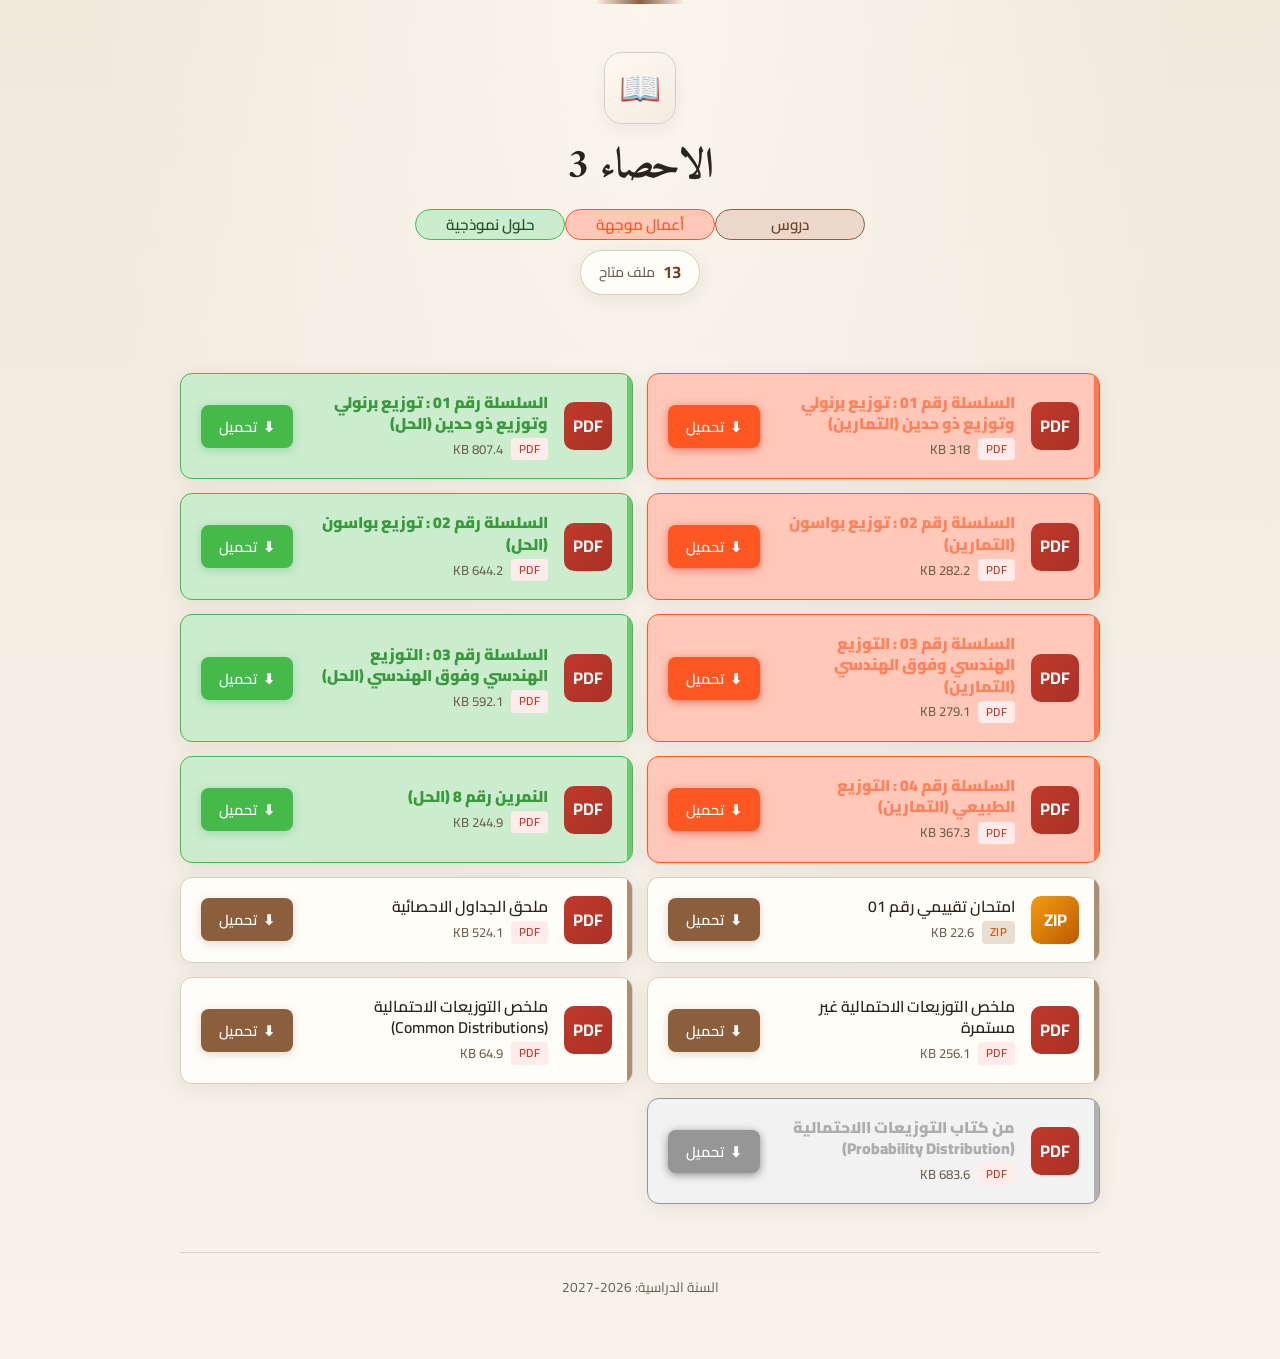
==== stat3/index.html @ 5b9fa057 "Create index.html" ====
<!DOCTYPE html>
<html lang="ar" dir="rtl">
<head>
	<meta charset="UTF-8">
	<meta name="viewport" content="width=device-width, initial-scale=1.0">
	<title>الأعمال الموجهة – الاحصاء 3</title>
	<link rel="preconnect" href="https://fonts.googleapis.com">
	<link rel="preconnect" href="https://fonts.gstatic.com" crossorigin>
	<link href="https://fonts.googleapis.com/css2?family=Amiri:wght@400;700&family=Cairo:wght@400;500;600;700&display=swap" rel="stylesheet">
<link rel="icon" type="image/png" href="education-icon.png" sizes="32x32">
<link rel="icon" type="image/png" href="education-icon.png" sizes="16x16">
<meta property="og:image" content="education-icon.png">
<meta property="og:image:width" content="1200">
<meta property="og:image:height" content="630">
<meta name="twitter:image" content="education-icon.png">
<style>
	:root {
		--bg: #f7f3eb;
		--paper: #fffdf8;
		--ink: #2c241b;
		--muted: #6b5e4e;
		--accent: #8b5e3c;
		--accent-light: #ECD8CB;
		--accent-dark: #6d4428;
		--book: #969696;
		--book-ink: #ADADAD;
		--book-light: #F2F2F2;
		--book-dark: #525252;
		--exo: #FF5722;
		--exo-ink: #FF825C;
		--exo-light: #FFC8B8;
		--exo-dark: #D13100;
		--sol: #45BA4B;
		--sol-ink: #38993D;
		--sol-light: #CBECCD;
		--sol-dark: #205622;
		--shelf: #e8dfd0;
		--border: #d9cfc0;
		--pdf: #c0392b;
		--zip: #d35400;
		--docx: #2980b9;
		--shadow: 0 4px 20px rgba(44, 36, 27, 0.08);
		--radius: 12px;
	}
	* {
		box-sizing: border-box;
		margin: 0;
		padding: 0;
	}
	body {
		font-family: 'Cairo', 'Segoe UI', Tahoma, sans-serif;
		background: var(--bg);
		background-image:
			radial-gradient(ellipse at top, #faf6ee 0%, transparent 60%),
			linear-gradient(180deg, #f0e9dc 0%, var(--bg) 100%);
		color: var(--ink);
		min-height: 100vh;
		line-height: 1.6;
		padding: 0 16px 60px;
	}
.library-header {
max-width: 920px;
margin: 0 auto 42px;
padding: 52px 24px 36px;
text-align: center;
position: relative;
}

.library-header::before {
content: "";
position: absolute;
top: 0;
left: 50%;
transform: translateX(-50%);
width: 90px;
height: 4px;
background: linear-gradient(90deg, transparent, var(--accent), transparent);
border-radius: 2px;
}

/* Small academic badge */
.library-badge {
display: inline-block;
background: var(--shelf);
color: var(--accent-dark);
font-size: 0.78rem;
font-weight: 600;
letter-spacing: 0.04em;
padding: 5px 5px;
border-radius: 50px;
border: 1px solid var(--border);
margin-bottom: 18px;
}

.library-icon {
    width: 72px;
    height: 72px;
    margin: 0 auto 10px;
    background: linear-gradient(145deg, #fff9f0, #f3ebe0);
    border: 1px solid var(--border);
    border-radius: 18px;
    display: flex;
    align-items: center;
    justify-content: center;
    font-size: 34px;
    box-shadow: 0 6px 18px rgba(44, 36, 27, 0.06);
}

.library-header h1 {
font-family: 'Amiri', serif;
font-size: clamp(2rem, 5vw, 2.6rem);
font-weight: 700;
color: var(--ink);
margin-bottom: 8px;
letter-spacing: -0.02em;
}
.library-subtitle {
font-size: 1.1rem;
color: var(--muted);
margin-bottom: 10px;
font-weight: 500;
display: flex;
align-items: center;
justify-content: center;
flex-wrap: wrap;
gap: 0;
}

.library-subtitle span {
    margin: 0;
    display: inline-block;
    padding: 4px 14px;
    border-radius: 50px;
    font-weight: 600;
    font-size: 0.95rem;
    line-height: 1.4;
    width: 150px;
	transition: transform 0.15s ease;
}
.library-subtitle span:hover {
	transform: translateY(-3px);
	box-shadow: 0 10px 28px rgba(44, 36, 27, 0.12);
}
.library-subtitle .book {
background: var(--book-light);
color: var(--book-dark);
border: 1px solid var(--book);
}
.library-subtitle .lesson {
background: var(--accent-light);
color: var(--accent-dark);
border: 1px solid var(--accent);
}
.library-subtitle .exo {
background: var(--exo-light);
color: var(--exo);
border: 1px solid var(--exo);
}
.library-subtitle .sol {
background: var(--sol-light);
color: var(--sol-dark);
border: 1px solid var(--sol);
}
.library-meta {
display: flex;
align-items: center;
justify-content: center;
gap: 14px;
flex-wrap: wrap;
}
.file-count {
display: inline-flex;
align-items: center;
gap: 8px;
background: var(--paper);
border: 1px solid var(--border);
padding: 8px 18px;
border-radius: 50px;
box-shadow: var(--shadow);
}
.count-number {
font-weight: 700;
font-size: 1.05rem;
color: var(--accent-dark);
}
.count-label {
font-size: 0.88rem;
color: var(--muted);
font-weight: 500;
}
	.error {
		max-width: 920px;
		margin: 0 auto 24px;
		background: #fdf2f0;
		color: #9b2c2c;
		border: 1px solid #f5c6c0;
		border-radius: var(--radius);
		padding: 14px 20px;
		text-align: center;
		font-weight: 500;
	}
	.shelf {
		max-width: 920px;
		margin: 0 auto;
	}
	.shelf-title {
		font-family: 'Amiri', serif;
		font-size: 1.35rem;
		color: var(--accent-dark);
		margin-bottom: 20px;
		padding-bottom: 10px;
		border-bottom: 2px solid var(--border);
		display: flex;
		align-items: center;
		gap: 10px;
	}
	.shelf-title span {
		font-size: 1.1rem;
	}
	.file-grid {
		display: grid;
		grid-template-columns: 1fr;
		gap: 14px;
	}
	@media (min-width: 640px) {
		.file-grid {
			grid-template-columns: 1fr 1fr;
		}
	}
	.file-card{
		background: var(--paper);
		border: 1px solid var(--border);
		border-radius: var(--radius);
		padding: 18px 20px;
		display: flex;
		align-items: center;
		gap: 16px;
		box-shadow: var(--shadow);
		transition: transform 0.2s ease, box-shadow 0.2s ease, border-color 0.2s ease;
		position: relative;
		overflow: hidden;
	}
	.file-card::before {
		content: "";
		position: absolute;
		top: 0;
		right: 0;
		width: 5px;
		height: 100%;
		background: var(--accent);
		opacity: 0.7;
	}
	.file-card:hover {
		transform: translateY(-3px);
		box-shadow: 0 10px 28px rgba(44, 36, 27, 0.12);
		border-color: #c9b8a0;
	}
	.file-icon {
		flex-shrink: 0;
		width: 48px;
		height: 48px;
		border-radius: 10px;
		display: flex;
		align-items: center;
		justify-content: center;
		font-size: 1.05rem;
		font-weight: 700;
		color: white;
	}
	.file-icon.pdf {
		background: linear-gradient(135deg, #c0392b, #a93226);
	}
	.file-icon.zip {
        background-color: #d35400; 
        background: linear-gradient(135deg, #f39c12, #bc5a00);
	}
	.file-icon.docx {
		background: linear-gradient(135deg, #2980b9, #1f6a9a);
	}
	.file-info {
		flex: 1;
		min-width: 0;
	}
	.file-name, .file-name-sol {
		font-weight: 600;
		font-size: 0.98rem;
		color: var(--ink);
		margin-bottom: 4px;
		word-break: break-word;
		line-height: 1.35;
	}
	.file-name-sol {
		font-weight: 900;
		color: var(--ink-sol);
	}
	.file-meta {
		font-size: 0.82rem;
		color: var(--muted);
		display: flex;
		align-items: center;
		gap: 8px;
		flex-wrap: wrap;
	}
	.badge {
		display: inline-block;
		font-size: 0.72rem;
		font-weight: 600;
		padding: 2px 8px;
		border-radius: 4px;
		letter-spacing: 0.03em;
	}
	.badge.pdf {
		background: #fdecea;
		color: var(--pdf);
	}
	.badge.zip {
		background: #e8ded3;
		color: var(--zip);
	}
	.badge.docx {
		background: #eaf4fb;
		color: var(--docx);
	}
	.file-size {
		color: var(--muted);
		font-weight: 500;
	}
	.btn-download {
		flex-shrink: 0;
		display: inline-flex;
		align-items: center;
		gap: 6px;
		background: var(--accent);
		color: #fff;
		text-decoration: none;
		font-size: 0.9rem;
		font-weight: 600;
		padding: 10px 18px;
		border-radius: 8px;
		transition: background 0.2s ease, transform 0.15s ease;
		box-shadow: 0 2px 8px rgba(139, 94, 60, 0.25);
	}
	.btn-download:hover {
		background: var(--accent-dark);
		transform: scale(1.03);
	}
	.btn-download:active {
		transform: scale(0.98);
	}
	.empty {
		text-align: center;
		padding: 60px 20px;
		background: var(--paper);
		border: 1px dashed var(--border);
		border-radius: var(--radius);
		color: var(--muted);
	}
	.empty-icon {
		font-size: 48px;
		margin-bottom: 12px;
		opacity: 0.5;
	}
	.library-footer {
		max-width: 920px;
		margin: 48px auto 0;
		text-align: center;
		font-size: 0.85rem;
		color: var(--muted);
		padding-top: 24px;
		border-top: 1px solid var(--border);
	}
.file-card.sol {
background: var(--sol-light);
border: 1px solid var(--sol);
}
.file-card.sol::before {
background: var(--sol);
}
.file-name.sol {
font-weight: 900;
color: var(--sol-ink);
}
.btn-download.sol {
background: var(--sol);
box-shadow: 0 2px 8px rgba(109, 192, 134, 0.5);
}
.btn-download.sol:hover {
background: var(--sol-dark);
}
.btn-download.sol:active {

}
.file-card.exo {
background: var(--exo-light);
border: 1px solid var(--exo);
}
.file-card.exo::before {
background: var(--exo);
}
.file-name.exo {
font-weight: 900;
color: var(--exo-ink);
}
.btn-download.exo {
background: var(--exo);
box-shadow: 0 2px 8px rgba(200, 40, 30, 0.5);
}
.btn-download.exo:hover {
background: var(--exo-dark);
}
.btn-download.exo:active {

}
.file-card.book {
background: var(--book-light);
border: 1px solid var(--book);
}
.file-card.book::before {
background: var(--book);
}
.file-name.book {
font-weight: 900;
color: var(--book-ink);
}
.btn-download.book {
background: var(--book);
box-shadow: 0 2px 8px rgba(40, 40, 40, 0.5);
}
.btn-download.book:hover {
background: var(--book-dark);
}
.btn-download.book:active {

}

</style>
</head>
<body>
	<header class="library-header">
		<div class="library-icon">📖 </div>
		<h1>الاحصاء 3</h1>
			<p class="library-subtitle">
                <span class="lesson">دروس</span>
                <span class="exo">أعمال موجهة</span>
                <span class="sol">حلول نموذجية</span>
                <!--<span class="book">كتب</span>-->
            </p>
					<div class="file-count">
			<span class="count-number">13</span>
			<span class="count-label">ملف متاح</span>
			</div>
			</header>
		<main class="shelf">
					<!--<h2 class="shelf-title">
				<span></span> الملفات
			</h2>-->
			<div class="file-grid">
														<article class="file-card exo">
						<div class="file-icon pdf">
							PDF						</div>
						<div class="file-info">
							<div class="file-name exo" title="السلسلة رقم 01_ توزيع برنولي وتوزيع ذو حدين (التمارين).pdf">
								السلسلة رقم 01 :  توزيع برنولي وتوزيع ذو حدين (التمارين)							</div>
							<div class="file-meta">
								<span class="badge pdf">PDF</span>
								<span class="file-size">318 KB</span>
							</div>
						</div>
						<a class="btn-download exo" href="?download=%D8%A7%D9%84%D8%B3%D9%84%D8%B3%D9%84%D8%A9+%D8%B1%D9%82%D9%85+01_+%D8%AA%D9%88%D8%B2%D9%8A%D8%B9+%D8%A8%D8%B1%D9%86%D9%88%D9%84%D9%8A+%D9%88%D8%AA%D9%88%D8%B2%D9%8A%D8%B9+%D8%B0%D9%88+%D8%AD%D8%AF%D9%8A%D9%86+%28%D8%A7%D9%84%D8%AA%D9%85%D8%A7%D8%B1%D9%8A%D9%86%29.pdf">
							<span>⬇</span> تحميل
						</a>
					</article>
														<article class="file-card sol">
						<div class="file-icon pdf">
							PDF						</div>
						<div class="file-info">
							<div class="file-name sol" title="السلسلة رقم 01_ توزيع برنولي وتوزيع ذو حدين (الحل).pdf">
								السلسلة رقم 01 :  توزيع برنولي وتوزيع ذو حدين (الحل)							</div>
							<div class="file-meta">
								<span class="badge pdf">PDF</span>
								<span class="file-size">807.4 KB</span>
							</div>
						</div>
						<a class="btn-download sol" href="?download=%D8%A7%D9%84%D8%B3%D9%84%D8%B3%D9%84%D8%A9+%D8%B1%D9%82%D9%85+01_+%D8%AA%D9%88%D8%B2%D9%8A%D8%B9+%D8%A8%D8%B1%D9%86%D9%88%D9%84%D9%8A+%D9%88%D8%AA%D9%88%D8%B2%D9%8A%D8%B9+%D8%B0%D9%88+%D8%AD%D8%AF%D9%8A%D9%86+%28%D8%A7%D9%84%D8%AD%D9%84%29.pdf">
							<span>⬇</span> تحميل
						</a>
					</article>
														<article class="file-card exo">
						<div class="file-icon pdf">
							PDF						</div>
						<div class="file-info">
							<div class="file-name exo" title="السلسلة رقم 02_ توزيع بواسون (التمارين).pdf">
								السلسلة رقم 02 :  توزيع بواسون (التمارين)							</div>
							<div class="file-meta">
								<span class="badge pdf">PDF</span>
								<span class="file-size">282.2 KB</span>
							</div>
						</div>
						<a class="btn-download exo" href="?download=%D8%A7%D9%84%D8%B3%D9%84%D8%B3%D9%84%D8%A9+%D8%B1%D9%82%D9%85+02_+%D8%AA%D9%88%D8%B2%D9%8A%D8%B9+%D8%A8%D9%88%D8%A7%D8%B3%D9%88%D9%86+%28%D8%A7%D9%84%D8%AA%D9%85%D8%A7%D8%B1%D9%8A%D9%86%29.pdf">
							<span>⬇</span> تحميل
						</a>
					</article>
														<article class="file-card sol">
						<div class="file-icon pdf">
							PDF						</div>
						<div class="file-info">
							<div class="file-name sol" title="السلسلة رقم 02_ توزيع بواسون (الحل).pdf">
								السلسلة رقم 02 :  توزيع بواسون (الحل)							</div>
							<div class="file-meta">
								<span class="badge pdf">PDF</span>
								<span class="file-size">644.2 KB</span>
							</div>
						</div>
						<a class="btn-download sol" href="?download=%D8%A7%D9%84%D8%B3%D9%84%D8%B3%D9%84%D8%A9+%D8%B1%D9%82%D9%85+02_+%D8%AA%D9%88%D8%B2%D9%8A%D8%B9+%D8%A8%D9%88%D8%A7%D8%B3%D9%88%D9%86+%28%D8%A7%D9%84%D8%AD%D9%84%29.pdf">
							<span>⬇</span> تحميل
						</a>
					</article>
														<article class="file-card exo">
						<div class="file-icon pdf">
							PDF						</div>
						<div class="file-info">
							<div class="file-name exo" title="السلسلة رقم 03_ التوزيع الهندسي وفوق الهندسي (التمارين).pdf">
								السلسلة رقم 03 :  التوزيع الهندسي وفوق الهندسي (التمارين)							</div>
							<div class="file-meta">
								<span class="badge pdf">PDF</span>
								<span class="file-size">279.1 KB</span>
							</div>
						</div>
						<a class="btn-download exo" href="?download=%D8%A7%D9%84%D8%B3%D9%84%D8%B3%D9%84%D8%A9+%D8%B1%D9%82%D9%85+03_+%D8%A7%D9%84%D8%AA%D9%88%D8%B2%D9%8A%D8%B9+%D8%A7%D9%84%D9%87%D9%86%D8%AF%D8%B3%D9%8A+%D9%88%D9%81%D9%88%D9%82+%D8%A7%D9%84%D9%87%D9%86%D8%AF%D8%B3%D9%8A+%28%D8%A7%D9%84%D8%AA%D9%85%D8%A7%D8%B1%D9%8A%D9%86%29.pdf">
							<span>⬇</span> تحميل
						</a>
					</article>
														<article class="file-card sol">
						<div class="file-icon pdf">
							PDF						</div>
						<div class="file-info">
							<div class="file-name sol" title="السلسلة رقم 03_ التوزيع الهندسي وفوق الهندسي (الحل).pdf">
								السلسلة رقم 03 :  التوزيع الهندسي وفوق الهندسي (الحل)							</div>
							<div class="file-meta">
								<span class="badge pdf">PDF</span>
								<span class="file-size">592.1 KB</span>
							</div>
						</div>
						<a class="btn-download sol" href="?download=%D8%A7%D9%84%D8%B3%D9%84%D8%B3%D9%84%D8%A9+%D8%B1%D9%82%D9%85+03_+%D8%A7%D9%84%D8%AA%D9%88%D8%B2%D9%8A%D8%B9+%D8%A7%D9%84%D9%87%D9%86%D8%AF%D8%B3%D9%8A+%D9%88%D9%81%D9%88%D9%82+%D8%A7%D9%84%D9%87%D9%86%D8%AF%D8%B3%D9%8A+%28%D8%A7%D9%84%D8%AD%D9%84%29.pdf">
							<span>⬇</span> تحميل
						</a>
					</article>
														<article class="file-card exo">
						<div class="file-icon pdf">
							PDF						</div>
						<div class="file-info">
							<div class="file-name exo" title="السلسلة رقم 04_ التوزيع الطبيعي (التمارين).pdf">
								السلسلة رقم 04 :  التوزيع الطبيعي (التمارين)							</div>
							<div class="file-meta">
								<span class="badge pdf">PDF</span>
								<span class="file-size">367.3 KB</span>
							</div>
						</div>
						<a class="btn-download exo" href="?download=%D8%A7%D9%84%D8%B3%D9%84%D8%B3%D9%84%D8%A9+%D8%B1%D9%82%D9%85+04_+%D8%A7%D9%84%D8%AA%D9%88%D8%B2%D9%8A%D8%B9+%D8%A7%D9%84%D8%B7%D8%A8%D9%8A%D8%B9%D9%8A+%28%D8%A7%D9%84%D8%AA%D9%85%D8%A7%D8%B1%D9%8A%D9%86%29.pdf">
							<span>⬇</span> تحميل
						</a>
					</article>
														<article class="file-card sol">
						<div class="file-icon pdf">
							PDF						</div>
						<div class="file-info">
							<div class="file-name sol" title="النمرين رقم 8 (الحل).pdf">
								النمرين رقم 8 (الحل)							</div>
							<div class="file-meta">
								<span class="badge pdf">PDF</span>
								<span class="file-size">244.9 KB</span>
							</div>
						</div>
						<a class="btn-download sol" href="?download=%D8%A7%D9%84%D9%86%D9%85%D8%B1%D9%8A%D9%86+%D8%B1%D9%82%D9%85+8+%28%D8%A7%D9%84%D8%AD%D9%84%29.pdf">
							<span>⬇</span> تحميل
						</a>
					</article>
														<article class="file-card ">
						<div class="file-icon zip">
							ZIP						</div>
						<div class="file-info">
							<div class="file-name " title="امتحان تقييمي رقم 01.zip">
								امتحان تقييمي رقم 01							</div>
							<div class="file-meta">
								<span class="badge zip">ZIP</span>
								<span class="file-size">22.6 KB</span>
							</div>
						</div>
						<a class="btn-download " href="?download=%D8%A7%D9%85%D8%AA%D8%AD%D8%A7%D9%86+%D8%AA%D9%82%D9%8A%D9%8A%D9%85%D9%8A+%D8%B1%D9%82%D9%85+01.zip">
							<span>⬇</span> تحميل
						</a>
					</article>
														<article class="file-card ">
						<div class="file-icon pdf">
							PDF						</div>
						<div class="file-info">
							<div class="file-name " title="ملحق الجداول الاحصائية.pdf">
								ملحق الجداول الاحصائية							</div>
							<div class="file-meta">
								<span class="badge pdf">PDF</span>
								<span class="file-size">524.1 KB</span>
							</div>
						</div>
						<a class="btn-download " href="?download=%D9%85%D9%84%D8%AD%D9%82+%D8%A7%D9%84%D8%AC%D8%AF%D8%A7%D9%88%D9%84+%D8%A7%D9%84%D8%A7%D8%AD%D8%B5%D8%A7%D8%A6%D9%8A%D8%A9.pdf">
							<span>⬇</span> تحميل
						</a>
					</article>
														<article class="file-card ">
						<div class="file-icon pdf">
							PDF						</div>
						<div class="file-info">
							<div class="file-name " title="ملخص التوزيعات  الاحتمالية غير مستمرة.pdf">
								ملخص التوزيعات  الاحتمالية غير مستمرة							</div>
							<div class="file-meta">
								<span class="badge pdf">PDF</span>
								<span class="file-size">256.1 KB</span>
							</div>
						</div>
						<a class="btn-download " href="?download=%D9%85%D9%84%D8%AE%D8%B5+%D8%A7%D9%84%D8%AA%D9%88%D8%B2%D9%8A%D8%B9%D8%A7%D8%AA++%D8%A7%D9%84%D8%A7%D8%AD%D8%AA%D9%85%D8%A7%D9%84%D9%8A%D8%A9+%D8%BA%D9%8A%D8%B1+%D9%85%D8%B3%D8%AA%D9%85%D8%B1%D8%A9.pdf">
							<span>⬇</span> تحميل
						</a>
					</article>
														<article class="file-card ">
						<div class="file-icon pdf">
							PDF						</div>
						<div class="file-info">
							<div class="file-name " title="ملخص التوزيعات الاحتمالية (Common Distributions).pdf">
								ملخص التوزيعات الاحتمالية (Common Distributions)							</div>
							<div class="file-meta">
								<span class="badge pdf">PDF</span>
								<span class="file-size">64.9 KB</span>
							</div>
						</div>
						<a class="btn-download " href="?download=%D9%85%D9%84%D8%AE%D8%B5+%D8%A7%D9%84%D8%AA%D9%88%D8%B2%D9%8A%D8%B9%D8%A7%D8%AA+%D8%A7%D9%84%D8%A7%D8%AD%D8%AA%D9%85%D8%A7%D9%84%D9%8A%D8%A9+%28Common+Distributions%29.pdf">
							<span>⬇</span> تحميل
						</a>
					</article>
														<article class="file-card book">
						<div class="file-icon pdf">
							PDF						</div>
						<div class="file-info">
							<div class="file-name book" title="من كتاب التوزيعات االاحتمالية (Probability Distribution).pdf">
								من كتاب التوزيعات االاحتمالية (Probability Distribution)							</div>
							<div class="file-meta">
								<span class="badge pdf">PDF</span>
								<span class="file-size">683.6 KB</span>
							</div>
						</div>
						<a class="btn-download book" href="?download=%D9%85%D9%86+%D9%83%D8%AA%D8%A7%D8%A8+%D8%A7%D9%84%D8%AA%D9%88%D8%B2%D9%8A%D8%B9%D8%A7%D8%AA+%D8%A7%D8%A7%D9%84%D8%A7%D8%AD%D8%AA%D9%85%D8%A7%D9%84%D9%8A%D8%A9+%28Probability+Distribution%29.pdf">
							<span>⬇</span> تحميل
						</a>
					</article>
							</div>
			</main>
	<footer class="library-footer">
		السنة الدراسية: 2026-2027
	</footer>
</body>
</html>
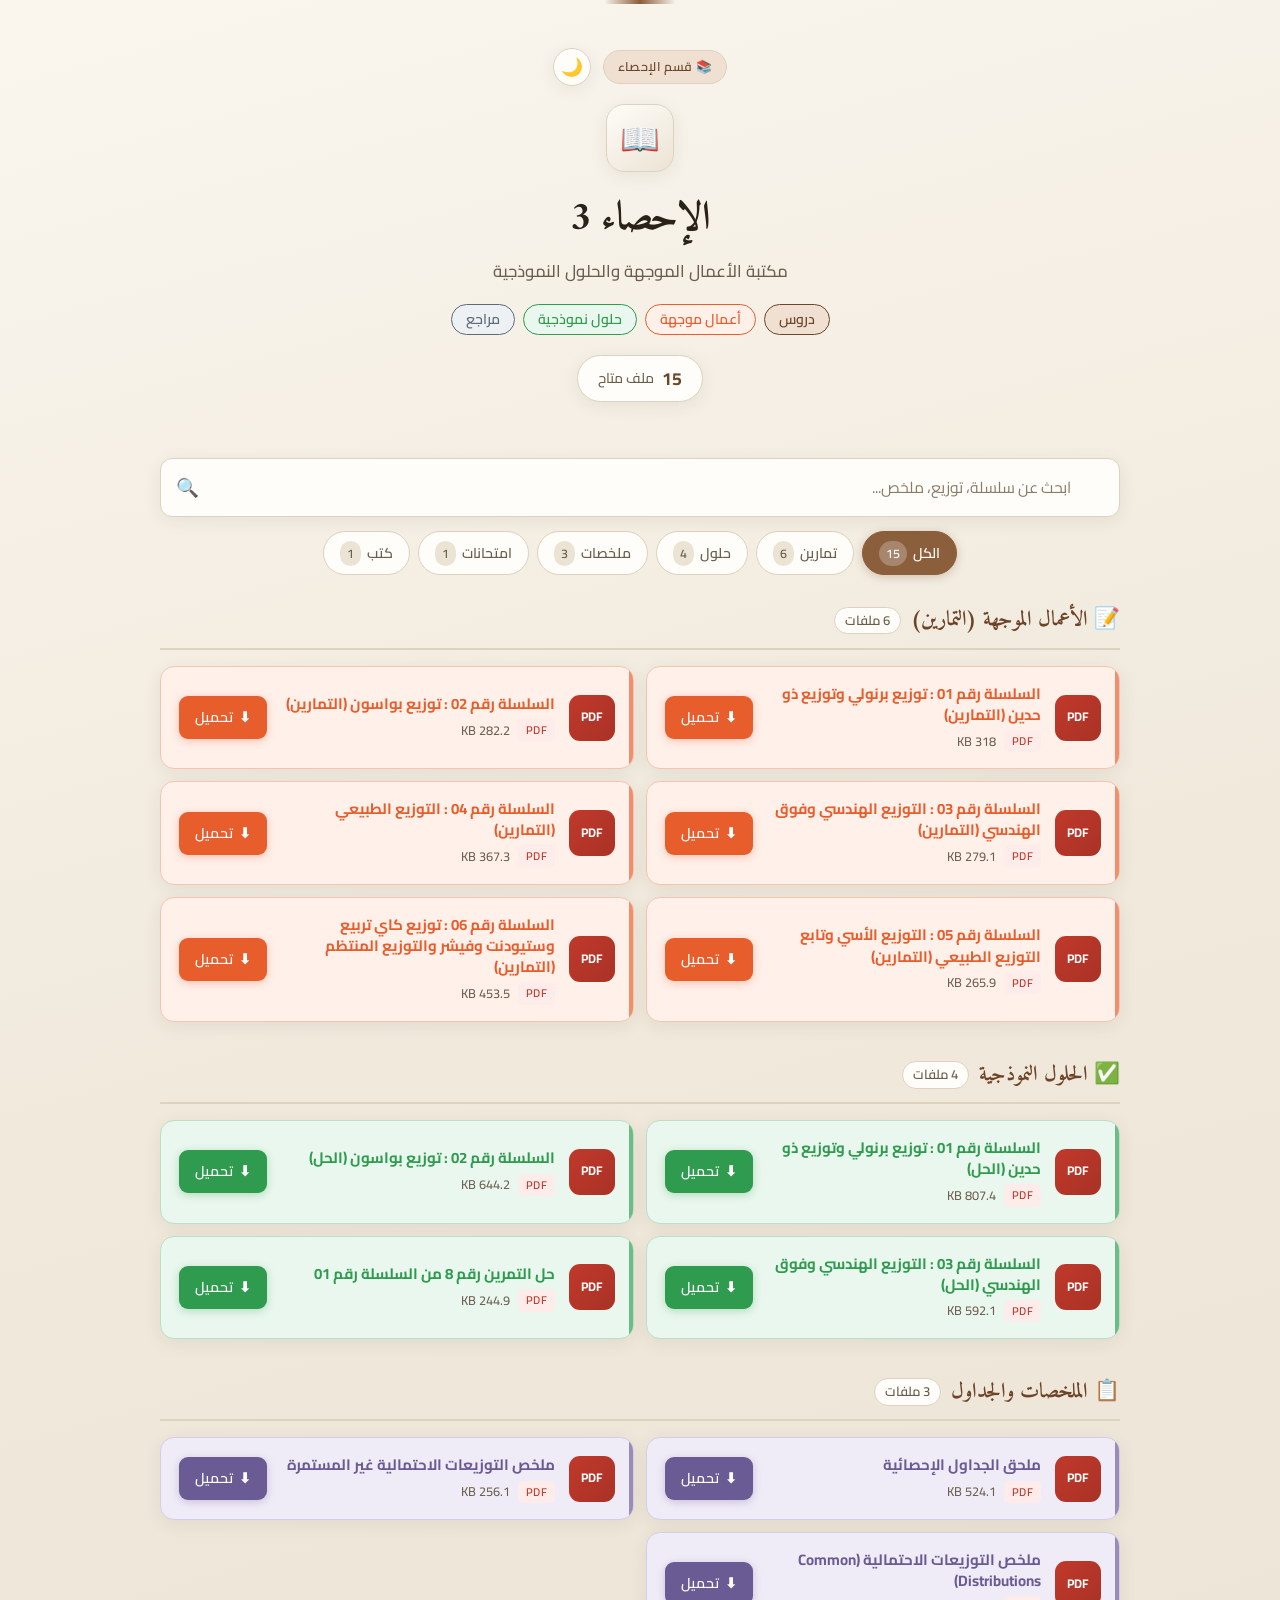
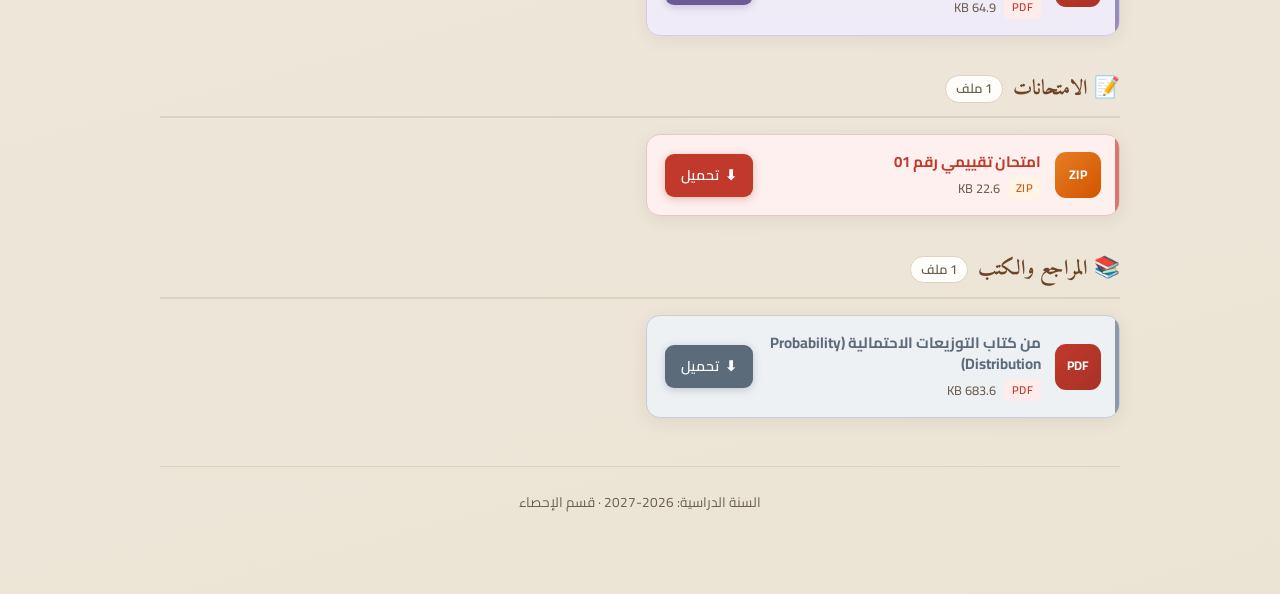
==== commit 393b0788: "Update index.html" ====
--- a/stat3/index.html
+++ b/stat3/index.html
@@ -3,657 +3,1047 @@
 <head>
 	<meta charset="UTF-8">
 	<meta name="viewport" content="width=device-width, initial-scale=1.0">
-	<title>الأعمال الموجهة – الاحصاء 3</title>
+	<title>الأعمال الموجهة – الإحصاء 3</title>
 	<link rel="preconnect" href="https://fonts.googleapis.com">
 	<link rel="preconnect" href="https://fonts.gstatic.com" crossorigin>
 	<link href="https://fonts.googleapis.com/css2?family=Amiri:wght@400;700&family=Cairo:wght@400;500;600;700&display=swap" rel="stylesheet">
-<link rel="icon" type="image/png" href="education-icon.png" sizes="32x32">
-<link rel="icon" type="image/png" href="education-icon.png" sizes="16x16">
-<meta property="og:image" content="education-icon.png">
-<meta property="og:image:width" content="1200">
-<meta property="og:image:height" content="630">
-<meta name="twitter:image" content="education-icon.png">
-<style>
-	:root {
-		--bg: #f7f3eb;
-		--paper: #fffdf8;
-		--ink: #2c241b;
-		--muted: #6b5e4e;
-		--accent: #8b5e3c;
-		--accent-light: #ECD8CB;
-		--accent-dark: #6d4428;
-		--book: #969696;
-		--book-ink: #ADADAD;
-		--book-light: #F2F2F2;
-		--book-dark: #525252;
-		--exo: #FF5722;
-		--exo-ink: #FF825C;
-		--exo-light: #FFC8B8;
-		--exo-dark: #D13100;
-		--sol: #45BA4B;
-		--sol-ink: #38993D;
-		--sol-light: #CBECCD;
-		--sol-dark: #205622;
-		--shelf: #e8dfd0;
-		--border: #d9cfc0;
-		--pdf: #c0392b;
-		--zip: #d35400;
-		--docx: #2980b9;
-		--shadow: 0 4px 20px rgba(44, 36, 27, 0.08);
-		--radius: 12px;
-	}
-	* {
-		box-sizing: border-box;
-		margin: 0;
-		padding: 0;
-	}
-	body {
-		font-family: 'Cairo', 'Segoe UI', Tahoma, sans-serif;
-		background: var(--bg);
-		background-image:
-			radial-gradient(ellipse at top, #faf6ee 0%, transparent 60%),
-			linear-gradient(180deg, #f0e9dc 0%, var(--bg) 100%);
-		color: var(--ink);
-		min-height: 100vh;
-		line-height: 1.6;
-		padding: 0 16px 60px;
-	}
-.library-header {
-max-width: 920px;
-margin: 0 auto 42px;
-padding: 52px 24px 36px;
-text-align: center;
-position: relative;
-}
-
-.library-header::before {
-content: "";
-position: absolute;
-top: 0;
-left: 50%;
-transform: translateX(-50%);
-width: 90px;
-height: 4px;
-background: linear-gradient(90deg, transparent, var(--accent), transparent);
-border-radius: 2px;
-}
-
-/* Small academic badge */
-.library-badge {
-display: inline-block;
-background: var(--shelf);
-color: var(--accent-dark);
-font-size: 0.78rem;
-font-weight: 600;
-letter-spacing: 0.04em;
-padding: 5px 5px;
-border-radius: 50px;
-border: 1px solid var(--border);
-margin-bottom: 18px;
-}
-
-.library-icon {
-    width: 72px;
-    height: 72px;
-    margin: 0 auto 10px;
-    background: linear-gradient(145deg, #fff9f0, #f3ebe0);
-    border: 1px solid var(--border);
-    border-radius: 18px;
-    display: flex;
-    align-items: center;
-    justify-content: center;
-    font-size: 34px;
-    box-shadow: 0 6px 18px rgba(44, 36, 27, 0.06);
-}
-
-.library-header h1 {
-font-family: 'Amiri', serif;
-font-size: clamp(2rem, 5vw, 2.6rem);
-font-weight: 700;
-color: var(--ink);
-margin-bottom: 8px;
-letter-spacing: -0.02em;
-}
-.library-subtitle {
-font-size: 1.1rem;
-color: var(--muted);
-margin-bottom: 10px;
-font-weight: 500;
-display: flex;
-align-items: center;
-justify-content: center;
-flex-wrap: wrap;
-gap: 0;
-}
-
-.library-subtitle span {
-    margin: 0;
-    display: inline-block;
-    padding: 4px 14px;
-    border-radius: 50px;
-    font-weight: 600;
-    font-size: 0.95rem;
-    line-height: 1.4;
-    width: 150px;
-	transition: transform 0.15s ease;
-}
-.library-subtitle span:hover {
-	transform: translateY(-3px);
-	box-shadow: 0 10px 28px rgba(44, 36, 27, 0.12);
-}
-.library-subtitle .book {
-background: var(--book-light);
-color: var(--book-dark);
-border: 1px solid var(--book);
-}
-.library-subtitle .lesson {
-background: var(--accent-light);
-color: var(--accent-dark);
-border: 1px solid var(--accent);
-}
-.library-subtitle .exo {
-background: var(--exo-light);
-color: var(--exo);
-border: 1px solid var(--exo);
-}
-.library-subtitle .sol {
-background: var(--sol-light);
-color: var(--sol-dark);
-border: 1px solid var(--sol);
-}
-.library-meta {
-display: flex;
-align-items: center;
-justify-content: center;
-gap: 14px;
-flex-wrap: wrap;
-}
-.file-count {
-display: inline-flex;
-align-items: center;
-gap: 8px;
-background: var(--paper);
-border: 1px solid var(--border);
-padding: 8px 18px;
-border-radius: 50px;
-box-shadow: var(--shadow);
-}
-.count-number {
-font-weight: 700;
-font-size: 1.05rem;
-color: var(--accent-dark);
-}
-.count-label {
-font-size: 0.88rem;
-color: var(--muted);
-font-weight: 500;
-}
-	.error {
-		max-width: 920px;
-		margin: 0 auto 24px;
-		background: #fdf2f0;
-		color: #9b2c2c;
-		border: 1px solid #f5c6c0;
-		border-radius: var(--radius);
-		padding: 14px 20px;
-		text-align: center;
-		font-weight: 500;
-	}
-	.shelf {
-		max-width: 920px;
-		margin: 0 auto;
-	}
-	.shelf-title {
-		font-family: 'Amiri', serif;
-		font-size: 1.35rem;
-		color: var(--accent-dark);
-		margin-bottom: 20px;
-		padding-bottom: 10px;
-		border-bottom: 2px solid var(--border);
-		display: flex;
-		align-items: center;
-		gap: 10px;
-	}
-	.shelf-title span {
-		font-size: 1.1rem;
-	}
-	.file-grid {
-		display: grid;
-		grid-template-columns: 1fr;
-		gap: 14px;
-	}
-	@media (min-width: 640px) {
+	<link rel="icon" type="image/png" href="education-icon.png" sizes="32x32">
+	<meta property="og:image" content="education-icon.png">
+	<style>
+		:root {
+			--bg: #f6f1e7;
+			--bg-gradient: linear-gradient(165deg, #faf6ee 0%, #f0e9dc 45%, #ebe3d4 100%);
+			--paper: #fffdf9;
+			--paper-hover: #fff9f0;
+			--ink: #2a2219;
+			--muted: #6b5e4e;
+			--muted-light: #8a7b68;
+			--accent: #8b5e3c;
+			--accent-light: #f0e0d2;
+			--accent-dark: #6d4428;
+			--border: #ddd2c0;
+			--border-light: #ebe3d4;
+			--shadow: 0 4px 18px rgba(44, 36, 27, 0.07);
+			--shadow-hover: 0 12px 32px rgba(44, 36, 27, 0.12);
+			--radius: 14px;
+			--radius-sm: 10px;
+			--transition: 0.22s cubic-bezier(0.4, 0, 0.2, 1);
+
+			/* Categories */
+			--exo: #e85d2c;
+			--exo-bg: #fff0ea;
+			--exo-border: #f5c4b0;
+			--sol: #2e9b4e;
+			--sol-bg: #eaf7ee;
+			--sol-border: #b8e0c4;
+			--book: #5c6b7a;
+			--book-bg: #eef1f4;
+			--book-border: #c5ced6;
+			--sum: #6b5b95;
+			--sum-bg: #f0ecf7;
+			--sum-border: #d4cce8;
+			--exam: #c0392b;
+			--exam-bg: #fdf0ee;
+			--exam-border: #f0c4be;
+		}
+
+		[data-theme="dark"] {
+			--bg: #1a1714;
+			--bg-gradient: linear-gradient(165deg, #1f1b17 0%, #181511 100%);
+			--paper: #25211c;
+			--paper-hover: #2e2923;
+			--ink: #f0e9dc;
+			--muted: #a89880;
+			--muted-light: #8a7b68;
+			--accent: #c48a5e;
+			--accent-light: #3d3228;
+			--accent-dark: #e0b08a;
+			--border: #3d342c;
+			--border-light: #322b24;
+			--shadow: 0 4px 20px rgba(0, 0, 0, 0.35);
+			--shadow-hover: 0 12px 36px rgba(0, 0, 0, 0.45);
+
+			--exo-bg: #3a241c;
+			--exo-border: #5c3a2e;
+			--sol-bg: #1e3224;
+			--sol-border: #2e4a36;
+			--book-bg: #252a30;
+			--book-border: #3a424c;
+			--sum-bg: #2a2535;
+			--sum-border: #3d3650;
+			--exam-bg: #35221e;
+			--exam-border: #4a322c;
+		}
+
+		* {
+			box-sizing: border-box;
+			margin: 0;
+			padding: 0;
+		}
+
+		body {
+			font-family: 'Cairo', 'Segoe UI', Tahoma, sans-serif;
+			background: var(--bg);
+			background-image: var(--bg-gradient);
+			color: var(--ink);
+			min-height: 100vh;
+			line-height: 1.65;
+			padding: 0 16px 80px;
+			transition: background 0.3s ease, color 0.3s ease;
+		}
+
+		/* ── Header ── */
+		.library-header {
+			max-width: 960px;
+			margin: 0 auto 28px;
+			padding: 48px 20px 28px;
+			text-align: center;
+			position: relative;
+		}
+
+		.library-header::before {
+			content: "";
+			position: absolute;
+			top: 0;
+			left: 50%;
+			transform: translateX(-50%);
+			width: 72px;
+			height: 4px;
+			background: linear-gradient(90deg, transparent, var(--accent), transparent);
+			border-radius: 2px;
+		}
+
+		.header-top {
+			display: flex;
+			align-items: center;
+			justify-content: center;
+			gap: 12px;
+			margin-bottom: 18px;
+			flex-wrap: wrap;
+		}
+
+		.library-badge {
+			display: inline-flex;
+			align-items: center;
+			gap: 6px;
+			background: var(--accent-light);
+			color: var(--accent-dark);
+			font-size: 0.78rem;
+			font-weight: 600;
+			letter-spacing: 0.03em;
+			padding: 6px 14px;
+			border-radius: 50px;
+			border: 1px solid var(--border);
+		}
+
+		.theme-toggle {
+			background: var(--paper);
+			border: 1px solid var(--border);
+			color: var(--muted);
+			width: 38px;
+			height: 38px;
+			border-radius: 50%;
+			cursor: pointer;
+			display: flex;
+			align-items: center;
+			justify-content: center;
+			font-size: 1.1rem;
+			transition: all var(--transition);
+			box-shadow: var(--shadow);
+		}
+
+		.theme-toggle:hover {
+			background: var(--accent-light);
+			color: var(--accent-dark);
+			transform: scale(1.08);
+		}
+
+		.library-icon {
+			width: 68px;
+			height: 68px;
+			margin: 0 auto 14px;
+			background: linear-gradient(145deg, var(--paper), var(--border-light));
+			border: 1px solid var(--border);
+			border-radius: 18px;
+			display: flex;
+			align-items: center;
+			justify-content: center;
+			font-size: 32px;
+			box-shadow: var(--shadow);
+		}
+
+		.library-header h1 {
+			font-family: 'Amiri', serif;
+			font-size: clamp(1.9rem, 5vw, 2.5rem);
+			font-weight: 700;
+			color: var(--ink);
+			margin-bottom: 6px;
+			letter-spacing: -0.02em;
+		}
+
+		.library-subtitle {
+			font-size: 1.05rem;
+			color: var(--muted);
+			margin-bottom: 18px;
+			font-weight: 500;
+		}
+
+		.category-pills {
+			display: flex;
+			align-items: center;
+			justify-content: center;
+			flex-wrap: wrap;
+			gap: 8px;
+			margin-bottom: 20px;
+		}
+
+		.category-pills span {
+			display: inline-block;
+			padding: 5px 14px;
+			border-radius: 50px;
+			font-weight: 600;
+			font-size: 0.88rem;
+			line-height: 1.4;
+			border: 1px solid;
+			transition: transform 0.15s ease, box-shadow 0.15s ease;
+		}
+
+		.category-pills span:hover {
+			transform: translateY(-2px);
+			box-shadow: var(--shadow);
+		}
+
+		.pill-lesson { background: var(--accent-light); color: var(--accent-dark); border-color: var(--accent); }
+		.pill-exo    { background: var(--exo-bg); color: var(--exo); border-color: var(--exo); }
+		.pill-sol    { background: var(--sol-bg); color: var(--sol); border-color: var(--sol); }
+		.pill-book   { background: var(--book-bg); color: var(--book); border-color: var(--book); }
+
+		.file-count {
+			display: inline-flex;
+			align-items: center;
+			gap: 8px;
+			background: var(--paper);
+			border: 1px solid var(--border);
+			padding: 8px 20px;
+			border-radius: 50px;
+			box-shadow: var(--shadow);
+		}
+
+		.count-number {
+			font-weight: 700;
+			font-size: 1.1rem;
+			color: var(--accent-dark);
+		}
+
+		.count-label {
+			font-size: 0.88rem;
+			color: var(--muted);
+			font-weight: 500;
+		}
+
+		/* ── Controls ── */
+		.controls {
+			max-width: 960px;
+			margin: 0 auto 28px;
+			display: flex;
+			flex-direction: column;
+			gap: 14px;
+		}
+
+		.search-box {
+			position: relative;
+		}
+
+		.search-box input {
+			width: 100%;
+			padding: 14px 48px 14px 18px;
+			border: 1px solid var(--border);
+			border-radius: 12px;
+			background: var(--paper);
+			color: var(--ink);
+			font-family: inherit;
+			font-size: 0.98rem;
+			outline: none;
+			transition: border-color var(--transition), box-shadow var(--transition);
+			box-shadow: var(--shadow);
+		}
+
+		.search-box input::placeholder {
+			color: var(--muted-light);
+		}
+
+		.search-box input:focus {
+			border-color: var(--accent);
+			box-shadow: 0 0 0 3px rgba(139, 94, 60, 0.15);
+		}
+
+		.search-icon {
+			position: absolute;
+			left: 16px;
+			top: 50%;
+			transform: translateY(-50%);
+			color: var(--muted);
+			font-size: 1.15rem;
+			pointer-events: none;
+		}
+
+		.filter-bar {
+			display: flex;
+			flex-wrap: wrap;
+			gap: 8px;
+			justify-content: center;
+		}
+
+		.filter-btn {
+			padding: 8px 16px;
+			border-radius: 50px;
+			border: 1px solid var(--border);
+			background: var(--paper);
+			color: var(--muted);
+			font-family: inherit;
+			font-size: 0.88rem;
+			font-weight: 600;
+			cursor: pointer;
+			transition: all var(--transition);
+			display: inline-flex;
+			align-items: center;
+			gap: 6px;
+		}
+
+		.filter-btn:hover {
+			border-color: var(--accent);
+			color: var(--accent-dark);
+			background: var(--accent-light);
+		}
+
+		.filter-btn.active {
+			background: var(--accent);
+			color: #fff;
+			border-color: var(--accent);
+			box-shadow: 0 2px 10px rgba(139, 94, 60, 0.3);
+		}
+
+		.filter-btn .count {
+			background: rgba(255,255,255,0.25);
+			padding: 1px 7px;
+			border-radius: 20px;
+			font-size: 0.78rem;
+		}
+
+		.filter-btn:not(.active) .count {
+			background: var(--border-light);
+			color: var(--muted);
+		}
+
+		/* ── Sections ── */
+		.shelf {
+			max-width: 960px;
+			margin: 0 auto;
+		}
+
+		.section {
+			margin-bottom: 36px;
+		}
+
+		.section-header {
+			display: flex;
+			align-items: center;
+			gap: 10px;
+			margin-bottom: 16px;
+			padding-bottom: 10px;
+			border-bottom: 2px solid var(--border);
+		}
+
+		.section-header h2 {
+			font-family: 'Amiri', serif;
+			font-size: 1.3rem;
+			color: var(--accent-dark);
+			font-weight: 700;
+		}
+
+		.section-header .section-count {
+			font-size: 0.82rem;
+			font-weight: 600;
+			color: var(--muted);
+			background: var(--paper);
+			border: 1px solid var(--border);
+			padding: 2px 10px;
+			border-radius: 20px;
+		}
+
 		.file-grid {
-			grid-template-columns: 1fr 1fr;
-		}
-	}
-	.file-card{
-		background: var(--paper);
-		border: 1px solid var(--border);
-		border-radius: var(--radius);
-		padding: 18px 20px;
-		display: flex;
-		align-items: center;
-		gap: 16px;
-		box-shadow: var(--shadow);
-		transition: transform 0.2s ease, box-shadow 0.2s ease, border-color 0.2s ease;
-		position: relative;
-		overflow: hidden;
-	}
-	.file-card::before {
-		content: "";
-		position: absolute;
-		top: 0;
-		right: 0;
-		width: 5px;
-		height: 100%;
-		background: var(--accent);
-		opacity: 0.7;
-	}
-	.file-card:hover {
-		transform: translateY(-3px);
-		box-shadow: 0 10px 28px rgba(44, 36, 27, 0.12);
-		border-color: #c9b8a0;
-	}
-	.file-icon {
-		flex-shrink: 0;
-		width: 48px;
-		height: 48px;
-		border-radius: 10px;
-		display: flex;
-		align-items: center;
-		justify-content: center;
-		font-size: 1.05rem;
-		font-weight: 700;
-		color: white;
-	}
-	.file-icon.pdf {
-		background: linear-gradient(135deg, #c0392b, #a93226);
-	}
-	.file-icon.zip {
-        background-color: #d35400; 
-        background: linear-gradient(135deg, #f39c12, #bc5a00);
-	}
-	.file-icon.docx {
-		background: linear-gradient(135deg, #2980b9, #1f6a9a);
-	}
-	.file-info {
-		flex: 1;
-		min-width: 0;
-	}
-	.file-name, .file-name-sol {
-		font-weight: 600;
-		font-size: 0.98rem;
-		color: var(--ink);
-		margin-bottom: 4px;
-		word-break: break-word;
-		line-height: 1.35;
-	}
-	.file-name-sol {
-		font-weight: 900;
-		color: var(--ink-sol);
-	}
-	.file-meta {
-		font-size: 0.82rem;
-		color: var(--muted);
-		display: flex;
-		align-items: center;
-		gap: 8px;
-		flex-wrap: wrap;
-	}
-	.badge {
-		display: inline-block;
-		font-size: 0.72rem;
-		font-weight: 600;
-		padding: 2px 8px;
-		border-radius: 4px;
-		letter-spacing: 0.03em;
-	}
-	.badge.pdf {
-		background: #fdecea;
-		color: var(--pdf);
-	}
-	.badge.zip {
-		background: #e8ded3;
-		color: var(--zip);
-	}
-	.badge.docx {
-		background: #eaf4fb;
-		color: var(--docx);
-	}
-	.file-size {
-		color: var(--muted);
-		font-weight: 500;
-	}
-	.btn-download {
-		flex-shrink: 0;
-		display: inline-flex;
-		align-items: center;
-		gap: 6px;
-		background: var(--accent);
-		color: #fff;
-		text-decoration: none;
-		font-size: 0.9rem;
-		font-weight: 600;
-		padding: 10px 18px;
-		border-radius: 8px;
-		transition: background 0.2s ease, transform 0.15s ease;
-		box-shadow: 0 2px 8px rgba(139, 94, 60, 0.25);
-	}
-	.btn-download:hover {
-		background: var(--accent-dark);
-		transform: scale(1.03);
-	}
-	.btn-download:active {
-		transform: scale(0.98);
-	}
-	.empty {
-		text-align: center;
-		padding: 60px 20px;
-		background: var(--paper);
-		border: 1px dashed var(--border);
-		border-radius: var(--radius);
-		color: var(--muted);
-	}
-	.empty-icon {
-		font-size: 48px;
-		margin-bottom: 12px;
-		opacity: 0.5;
-	}
-	.library-footer {
-		max-width: 920px;
-		margin: 48px auto 0;
-		text-align: center;
-		font-size: 0.85rem;
-		color: var(--muted);
-		padding-top: 24px;
-		border-top: 1px solid var(--border);
-	}
-.file-card.sol {
-background: var(--sol-light);
-border: 1px solid var(--sol);
-}
-.file-card.sol::before {
-background: var(--sol);
-}
-.file-name.sol {
-font-weight: 900;
-color: var(--sol-ink);
-}
-.btn-download.sol {
-background: var(--sol);
-box-shadow: 0 2px 8px rgba(109, 192, 134, 0.5);
-}
-.btn-download.sol:hover {
-background: var(--sol-dark);
-}
-.btn-download.sol:active {
-
-}
-.file-card.exo {
-background: var(--exo-light);
-border: 1px solid var(--exo);
-}
-.file-card.exo::before {
-background: var(--exo);
-}
-.file-name.exo {
-font-weight: 900;
-color: var(--exo-ink);
-}
-.btn-download.exo {
-background: var(--exo);
-box-shadow: 0 2px 8px rgba(200, 40, 30, 0.5);
-}
-.btn-download.exo:hover {
-background: var(--exo-dark);
-}
-.btn-download.exo:active {
-
-}
-.file-card.book {
-background: var(--book-light);
-border: 1px solid var(--book);
-}
-.file-card.book::before {
-background: var(--book);
-}
-.file-name.book {
-font-weight: 900;
-color: var(--book-ink);
-}
-.btn-download.book {
-background: var(--book);
-box-shadow: 0 2px 8px rgba(40, 40, 40, 0.5);
-}
-.btn-download.book:hover {
-background: var(--book-dark);
-}
-.btn-download.book:active {
-
-}
-
-</style>
+			display: grid;
+			grid-template-columns: 1fr;
+			gap: 12px;
+		}
+
+		@media (min-width: 640px) {
+			.file-grid {
+				grid-template-columns: 1fr 1fr;
+			}
+		}
+
+		/* ── File Cards ── */
+		.file-card {
+			background: var(--paper);
+			border: 1px solid var(--border);
+			border-radius: var(--radius);
+			padding: 16px 18px;
+			display: flex;
+			align-items: center;
+			gap: 14px;
+			box-shadow: var(--shadow);
+			transition: transform var(--transition), box-shadow var(--transition), border-color var(--transition), background var(--transition);
+			position: relative;
+			overflow: hidden;
+		}
+
+		.file-card::before {
+			content: "";
+			position: absolute;
+			top: 0;
+			right: 0;
+			width: 4px;
+			height: 100%;
+			background: var(--accent);
+			opacity: 0.65;
+			transition: width 0.2s ease;
+		}
+
+		.file-card:hover {
+			transform: translateY(-3px);
+			box-shadow: var(--shadow-hover);
+			border-color: var(--accent);
+			background: var(--paper-hover);
+		}
+
+		.file-card:hover::before {
+			width: 6px;
+			opacity: 1;
+		}
+
+		.file-card.exo { border-color: var(--exo-border); background: var(--exo-bg); }
+		.file-card.exo::before { background: var(--exo); }
+		.file-card.sol { border-color: var(--sol-border); background: var(--sol-bg); }
+		.file-card.sol::before { background: var(--sol); }
+		.file-card.book { border-color: var(--book-border); background: var(--book-bg); }
+		.file-card.book::before { background: var(--book); }
+		.file-card.sum { border-color: var(--sum-border); background: var(--sum-bg); }
+		.file-card.sum::before { background: var(--sum); }
+		.file-card.exam { border-color: var(--exam-border); background: var(--exam-bg); }
+		.file-card.exam::before { background: var(--exam); }
+
+		.file-icon {
+			flex-shrink: 0;
+			width: 46px;
+			height: 46px;
+			border-radius: 11px;
+			display: flex;
+			align-items: center;
+			justify-content: center;
+			font-size: 0.78rem;
+			font-weight: 700;
+			color: white;
+			letter-spacing: 0.02em;
+		}
+
+		.file-icon.pdf {
+			background: linear-gradient(135deg, #c0392b, #a93226);
+		}
+
+		.file-icon.zip {
+			background: linear-gradient(135deg, #e67e22, #d35400);
+		}
+
+		.file-info {
+			flex: 1;
+			min-width: 0;
+		}
+
+		.file-name {
+			font-weight: 600;
+			font-size: 0.94rem;
+			color: var(--ink);
+			margin-bottom: 5px;
+			word-break: break-word;
+			line-height: 1.4;
+		}
+
+		.file-card.exo .file-name { color: var(--exo); font-weight: 700; }
+		.file-card.sol .file-name { color: var(--sol); font-weight: 700; }
+		.file-card.book .file-name { color: var(--book); font-weight: 700; }
+		.file-card.sum .file-name { color: var(--sum); font-weight: 700; }
+		.file-card.exam .file-name { color: var(--exam); font-weight: 700; }
+
+		.file-meta {
+			font-size: 0.8rem;
+			color: var(--muted);
+			display: flex;
+			align-items: center;
+			gap: 8px;
+			flex-wrap: wrap;
+		}
+
+		.badge {
+			display: inline-block;
+			font-size: 0.7rem;
+			font-weight: 600;
+			padding: 2px 8px;
+			border-radius: 5px;
+			letter-spacing: 0.03em;
+		}
+
+		.badge.pdf {
+			background: #fdecea;
+			color: #c0392b;
+		}
+
+		.badge.zip {
+			background: #fef5e7;
+			color: #d35400;
+		}
+
+		[data-theme="dark"] .badge.pdf {
+			background: #3a221e;
+			color: #e0746a;
+		}
+
+		[data-theme="dark"] .badge.zip {
+			background: #3a2e1c;
+			color: #e8a45a;
+		}
+
+		.file-size {
+			color: var(--muted);
+			font-weight: 500;
+		}
+
+		.btn-download {
+			flex-shrink: 0;
+			display: inline-flex;
+			align-items: center;
+			gap: 6px;
+			background: var(--accent);
+			color: #fff;
+			text-decoration: none;
+			font-size: 0.88rem;
+			font-weight: 600;
+			padding: 10px 16px;
+			border-radius: 9px;
+			transition: background var(--transition), transform 0.15s ease, box-shadow var(--transition);
+			box-shadow: 0 2px 8px rgba(139, 94, 60, 0.25);
+		}
+
+		.btn-download:hover {
+			background: var(--accent-dark);
+			transform: scale(1.04);
+			box-shadow: 0 4px 14px rgba(139, 94, 60, 0.35);
+		}
+
+		.btn-download:active {
+			transform: scale(0.97);
+		}
+
+		.file-card.exo .btn-download {
+			background: var(--exo);
+			box-shadow: 0 2px 8px rgba(232, 93, 44, 0.3);
+		}
+		.file-card.exo .btn-download:hover { background: #c44a20; }
+
+		.file-card.sol .btn-download {
+			background: var(--sol);
+			box-shadow: 0 2px 8px rgba(46, 155, 78, 0.3);
+		}
+		.file-card.sol .btn-download:hover { background: #247a3c; }
+
+		.file-card.book .btn-download {
+			background: var(--book);
+			box-shadow: 0 2px 8px rgba(92, 107, 122, 0.3);
+		}
+		.file-card.book .btn-download:hover { background: #45525e; }
+
+		.file-card.sum .btn-download {
+			background: var(--sum);
+			box-shadow: 0 2px 8px rgba(107, 91, 149, 0.3);
+		}
+		.file-card.sum .btn-download:hover { background: #56497a; }
+
+		.file-card.exam .btn-download {
+			background: var(--exam);
+			box-shadow: 0 2px 8px rgba(192, 57, 43, 0.3);
+		}
+		.file-card.exam .btn-download:hover { background: #a32f23; }
+
+		/* ── Empty / Hidden ── */
+		.empty-state {
+			text-align: center;
+			padding: 50px 20px;
+			background: var(--paper);
+			border: 1px dashed var(--border);
+			border-radius: var(--radius);
+			color: var(--muted);
+			display: none;
+		}
+
+		.empty-state.visible {
+			display: block;
+		}
+
+		.empty-icon {
+			font-size: 42px;
+			margin-bottom: 12px;
+			opacity: 0.45;
+		}
+
+		.section.hidden,
+		.file-card.hidden {
+			display: none;
+		}
+
+		/* ── Footer ── */
+		.library-footer {
+			max-width: 960px;
+			margin: 48px auto 0;
+			text-align: center;
+			font-size: 0.85rem;
+			color: var(--muted);
+			padding-top: 24px;
+			border-top: 1px solid var(--border);
+		}
+
+		/* ── Animations ── */
+		@keyframes fadeInUp {
+			from {
+				opacity: 0;
+				transform: translateY(12px);
+			}
+			to {
+				opacity: 1;
+				transform: translateY(0);
+			}
+		}
+
+		.file-card {
+			animation: fadeInUp 0.35s ease both;
+		}
+
+		.file-grid .file-card:nth-child(1) { animation-delay: 0.02s; }
+		.file-grid .file-card:nth-child(2) { animation-delay: 0.05s; }
+		.file-grid .file-card:nth-child(3) { animation-delay: 0.08s; }
+		.file-grid .file-card:nth-child(4) { animation-delay: 0.11s; }
+		.file-grid .file-card:nth-child(5) { animation-delay: 0.14s; }
+		.file-grid .file-card:nth-child(6) { animation-delay: 0.17s; }
+
+		/* Focus accessibility */
+		.filter-btn:focus-visible,
+		.btn-download:focus-visible,
+		.theme-toggle:focus-visible,
+		.search-box input:focus-visible {
+			outline: 2px solid var(--accent);
+			outline-offset: 2px;
+		}
+	</style>
 </head>
 <body>
 	<header class="library-header">
-		<div class="library-icon">📖 </div>
-		<h1>الاحصاء 3</h1>
-			<p class="library-subtitle">
-                <span class="lesson">دروس</span>
-                <span class="exo">أعمال موجهة</span>
-                <span class="sol">حلول نموذجية</span>
-                <!--<span class="book">كتب</span>-->
-            </p>
-					<div class="file-count">
-			<span class="count-number">13</span>
+		<div class="header-top">
+			<span class="library-badge">📚 قسم الإحصاء</span>
+			<button class="theme-toggle" id="themeToggle" title="تبديل الوضع الليلي/النهاري" aria-label="تبديل الوضع">🌙</button>
+		</div>
+
+		<div class="library-icon">📖</div>
+		<h1>الإحصاء 3</h1>
+		<p class="library-subtitle">مكتبة الأعمال الموجهة والحلول النموذجية</p>
+
+		<div class="category-pills">
+			<span class="pill-lesson">دروس</span>
+			<span class="pill-exo">أعمال موجهة</span>
+			<span class="pill-sol">حلول نموذجية</span>
+			<span class="pill-book">مراجع</span>
+		</div>
+
+		<div class="file-count">
+			<span class="count-number" id="totalCount">15</span>
 			<span class="count-label">ملف متاح</span>
+		</div>
+	</header>
+
+	<div class="controls">
+		<div class="search-box">
+			<input type="search" id="searchInput" placeholder="ابحث عن سلسلة، توزيع، ملخص..." autocomplete="off" aria-label="بحث في الملفات">
+			<span class="search-icon">🔍</span>
+		</div>
+
+		<div class="filter-bar" role="group" aria-label="تصفية الملفات">
+			<button class="filter-btn active" data-filter="all">الكل <span class="count" id="count-all">15</span></button>
+			<button class="filter-btn" data-filter="exo">تمارين <span class="count" id="count-exo">6</span></button>
+			<button class="filter-btn" data-filter="sol">حلول <span class="count" id="count-sol">4</span></button>
+			<button class="filter-btn" data-filter="sum">ملخصات <span class="count" id="count-sum">3</span></button>
+			<button class="filter-btn" data-filter="exam">امتحانات <span class="count" id="count-exam">1</span></button>
+			<button class="filter-btn" data-filter="book">كتب <span class="count" id="count-book">1</span></button>
+		</div>
+	</div>
+
+	<main class="shelf">
+		<!-- تمارين -->
+		<section class="section" data-section="exo">
+			<div class="section-header">
+				<h2>📝 الأعمال الموجهة (التمارين)</h2>
+				<span class="section-count">6 ملفات</span>
 			</div>
-			</header>
-		<main class="shelf">
-					<!--<h2 class="shelf-title">
-				<span></span> الملفات
-			</h2>-->
 			<div class="file-grid">
-														<article class="file-card exo">
-						<div class="file-icon pdf">
-							PDF						</div>
-						<div class="file-info">
-							<div class="file-name exo" title="السلسلة رقم 01_ توزيع برنولي وتوزيع ذو حدين (التمارين).pdf">
-								السلسلة رقم 01 :  توزيع برنولي وتوزيع ذو حدين (التمارين)							</div>
-							<div class="file-meta">
-								<span class="badge pdf">PDF</span>
-								<span class="file-size">318 KB</span>
-							</div>
-						</div>
-						<a class="btn-download exo" href="?download=%D8%A7%D9%84%D8%B3%D9%84%D8%B3%D9%84%D8%A9+%D8%B1%D9%82%D9%85+01_+%D8%AA%D9%88%D8%B2%D9%8A%D8%B9+%D8%A8%D8%B1%D9%86%D9%88%D9%84%D9%8A+%D9%88%D8%AA%D9%88%D8%B2%D9%8A%D8%B9+%D8%B0%D9%88+%D8%AD%D8%AF%D9%8A%D9%86+%28%D8%A7%D9%84%D8%AA%D9%85%D8%A7%D8%B1%D9%8A%D9%86%29.pdf">
-							<span>⬇</span> تحميل
-						</a>
-					</article>
-														<article class="file-card sol">
-						<div class="file-icon pdf">
-							PDF						</div>
-						<div class="file-info">
-							<div class="file-name sol" title="السلسلة رقم 01_ توزيع برنولي وتوزيع ذو حدين (الحل).pdf">
-								السلسلة رقم 01 :  توزيع برنولي وتوزيع ذو حدين (الحل)							</div>
-							<div class="file-meta">
-								<span class="badge pdf">PDF</span>
-								<span class="file-size">807.4 KB</span>
-							</div>
-						</div>
-						<a class="btn-download sol" href="?download=%D8%A7%D9%84%D8%B3%D9%84%D8%B3%D9%84%D8%A9+%D8%B1%D9%82%D9%85+01_+%D8%AA%D9%88%D8%B2%D9%8A%D8%B9+%D8%A8%D8%B1%D9%86%D9%88%D9%84%D9%8A+%D9%88%D8%AA%D9%88%D8%B2%D9%8A%D8%B9+%D8%B0%D9%88+%D8%AD%D8%AF%D9%8A%D9%86+%28%D8%A7%D9%84%D8%AD%D9%84%29.pdf">
-							<span>⬇</span> تحميل
-						</a>
-					</article>
-														<article class="file-card exo">
-						<div class="file-icon pdf">
-							PDF						</div>
-						<div class="file-info">
-							<div class="file-name exo" title="السلسلة رقم 02_ توزيع بواسون (التمارين).pdf">
-								السلسلة رقم 02 :  توزيع بواسون (التمارين)							</div>
-							<div class="file-meta">
-								<span class="badge pdf">PDF</span>
-								<span class="file-size">282.2 KB</span>
-							</div>
-						</div>
-						<a class="btn-download exo" href="?download=%D8%A7%D9%84%D8%B3%D9%84%D8%B3%D9%84%D8%A9+%D8%B1%D9%82%D9%85+02_+%D8%AA%D9%88%D8%B2%D9%8A%D8%B9+%D8%A8%D9%88%D8%A7%D8%B3%D9%88%D9%86+%28%D8%A7%D9%84%D8%AA%D9%85%D8%A7%D8%B1%D9%8A%D9%86%29.pdf">
-							<span>⬇</span> تحميل
-						</a>
-					</article>
-														<article class="file-card sol">
-						<div class="file-icon pdf">
-							PDF						</div>
-						<div class="file-info">
-							<div class="file-name sol" title="السلسلة رقم 02_ توزيع بواسون (الحل).pdf">
-								السلسلة رقم 02 :  توزيع بواسون (الحل)							</div>
-							<div class="file-meta">
-								<span class="badge pdf">PDF</span>
-								<span class="file-size">644.2 KB</span>
-							</div>
-						</div>
-						<a class="btn-download sol" href="?download=%D8%A7%D9%84%D8%B3%D9%84%D8%B3%D9%84%D8%A9+%D8%B1%D9%82%D9%85+02_+%D8%AA%D9%88%D8%B2%D9%8A%D8%B9+%D8%A8%D9%88%D8%A7%D8%B3%D9%88%D9%86+%28%D8%A7%D9%84%D8%AD%D9%84%29.pdf">
-							<span>⬇</span> تحميل
-						</a>
-					</article>
-														<article class="file-card exo">
-						<div class="file-icon pdf">
-							PDF						</div>
-						<div class="file-info">
-							<div class="file-name exo" title="السلسلة رقم 03_ التوزيع الهندسي وفوق الهندسي (التمارين).pdf">
-								السلسلة رقم 03 :  التوزيع الهندسي وفوق الهندسي (التمارين)							</div>
-							<div class="file-meta">
-								<span class="badge pdf">PDF</span>
-								<span class="file-size">279.1 KB</span>
-							</div>
-						</div>
-						<a class="btn-download exo" href="?download=%D8%A7%D9%84%D8%B3%D9%84%D8%B3%D9%84%D8%A9+%D8%B1%D9%82%D9%85+03_+%D8%A7%D9%84%D8%AA%D9%88%D8%B2%D9%8A%D8%B9+%D8%A7%D9%84%D9%87%D9%86%D8%AF%D8%B3%D9%8A+%D9%88%D9%81%D9%88%D9%82+%D8%A7%D9%84%D9%87%D9%86%D8%AF%D8%B3%D9%8A+%28%D8%A7%D9%84%D8%AA%D9%85%D8%A7%D8%B1%D9%8A%D9%86%29.pdf">
-							<span>⬇</span> تحميل
-						</a>
-					</article>
-														<article class="file-card sol">
-						<div class="file-icon pdf">
-							PDF						</div>
-						<div class="file-info">
-							<div class="file-name sol" title="السلسلة رقم 03_ التوزيع الهندسي وفوق الهندسي (الحل).pdf">
-								السلسلة رقم 03 :  التوزيع الهندسي وفوق الهندسي (الحل)							</div>
-							<div class="file-meta">
-								<span class="badge pdf">PDF</span>
-								<span class="file-size">592.1 KB</span>
-							</div>
-						</div>
-						<a class="btn-download sol" href="?download=%D8%A7%D9%84%D8%B3%D9%84%D8%B3%D9%84%D8%A9+%D8%B1%D9%82%D9%85+03_+%D8%A7%D9%84%D8%AA%D9%88%D8%B2%D9%8A%D8%B9+%D8%A7%D9%84%D9%87%D9%86%D8%AF%D8%B3%D9%8A+%D9%88%D9%81%D9%88%D9%82+%D8%A7%D9%84%D9%87%D9%86%D8%AF%D8%B3%D9%8A+%28%D8%A7%D9%84%D8%AD%D9%84%29.pdf">
-							<span>⬇</span> تحميل
-						</a>
-					</article>
-														<article class="file-card exo">
-						<div class="file-icon pdf">
-							PDF						</div>
-						<div class="file-info">
-							<div class="file-name exo" title="السلسلة رقم 04_ التوزيع الطبيعي (التمارين).pdf">
-								السلسلة رقم 04 :  التوزيع الطبيعي (التمارين)							</div>
-							<div class="file-meta">
-								<span class="badge pdf">PDF</span>
-								<span class="file-size">367.3 KB</span>
-							</div>
-						</div>
-						<a class="btn-download exo" href="?download=%D8%A7%D9%84%D8%B3%D9%84%D8%B3%D9%84%D8%A9+%D8%B1%D9%82%D9%85+04_+%D8%A7%D9%84%D8%AA%D9%88%D8%B2%D9%8A%D8%B9+%D8%A7%D9%84%D8%B7%D8%A8%D9%8A%D8%B9%D9%8A+%28%D8%A7%D9%84%D8%AA%D9%85%D8%A7%D8%B1%D9%8A%D9%86%29.pdf">
-							<span>⬇</span> تحميل
-						</a>
-					</article>
-														<article class="file-card sol">
-						<div class="file-icon pdf">
-							PDF						</div>
-						<div class="file-info">
-							<div class="file-name sol" title="النمرين رقم 8 (الحل).pdf">
-								النمرين رقم 8 (الحل)							</div>
-							<div class="file-meta">
-								<span class="badge pdf">PDF</span>
-								<span class="file-size">244.9 KB</span>
-							</div>
-						</div>
-						<a class="btn-download sol" href="?download=%D8%A7%D9%84%D9%86%D9%85%D8%B1%D9%8A%D9%86+%D8%B1%D9%82%D9%85+8+%28%D8%A7%D9%84%D8%AD%D9%84%29.pdf">
-							<span>⬇</span> تحميل
-						</a>
-					</article>
-														<article class="file-card ">
-						<div class="file-icon zip">
-							ZIP						</div>
-						<div class="file-info">
-							<div class="file-name " title="امتحان تقييمي رقم 01.zip">
-								امتحان تقييمي رقم 01							</div>
-							<div class="file-meta">
-								<span class="badge zip">ZIP</span>
-								<span class="file-size">22.6 KB</span>
-							</div>
-						</div>
-						<a class="btn-download " href="?download=%D8%A7%D9%85%D8%AA%D8%AD%D8%A7%D9%86+%D8%AA%D9%82%D9%8A%D9%8A%D9%85%D9%8A+%D8%B1%D9%82%D9%85+01.zip">
-							<span>⬇</span> تحميل
-						</a>
-					</article>
-														<article class="file-card ">
-						<div class="file-icon pdf">
-							PDF						</div>
-						<div class="file-info">
-							<div class="file-name " title="ملحق الجداول الاحصائية.pdf">
-								ملحق الجداول الاحصائية							</div>
-							<div class="file-meta">
-								<span class="badge pdf">PDF</span>
-								<span class="file-size">524.1 KB</span>
-							</div>
-						</div>
-						<a class="btn-download " href="?download=%D9%85%D9%84%D8%AD%D9%82+%D8%A7%D9%84%D8%AC%D8%AF%D8%A7%D9%88%D9%84+%D8%A7%D9%84%D8%A7%D8%AD%D8%B5%D8%A7%D8%A6%D9%8A%D8%A9.pdf">
-							<span>⬇</span> تحميل
-						</a>
-					</article>
-														<article class="file-card ">
-						<div class="file-icon pdf">
-							PDF						</div>
-						<div class="file-info">
-							<div class="file-name " title="ملخص التوزيعات  الاحتمالية غير مستمرة.pdf">
-								ملخص التوزيعات  الاحتمالية غير مستمرة							</div>
-							<div class="file-meta">
-								<span class="badge pdf">PDF</span>
-								<span class="file-size">256.1 KB</span>
-							</div>
-						</div>
-						<a class="btn-download " href="?download=%D9%85%D9%84%D8%AE%D8%B5+%D8%A7%D9%84%D8%AA%D9%88%D8%B2%D9%8A%D8%B9%D8%A7%D8%AA++%D8%A7%D9%84%D8%A7%D8%AD%D8%AA%D9%85%D8%A7%D9%84%D9%8A%D8%A9+%D8%BA%D9%8A%D8%B1+%D9%85%D8%B3%D8%AA%D9%85%D8%B1%D8%A9.pdf">
-							<span>⬇</span> تحميل
-						</a>
-					</article>
-														<article class="file-card ">
-						<div class="file-icon pdf">
-							PDF						</div>
-						<div class="file-info">
-							<div class="file-name " title="ملخص التوزيعات الاحتمالية (Common Distributions).pdf">
-								ملخص التوزيعات الاحتمالية (Common Distributions)							</div>
-							<div class="file-meta">
-								<span class="badge pdf">PDF</span>
-								<span class="file-size">64.9 KB</span>
-							</div>
-						</div>
-						<a class="btn-download " href="?download=%D9%85%D9%84%D8%AE%D8%B5+%D8%A7%D9%84%D8%AA%D9%88%D8%B2%D9%8A%D8%B9%D8%A7%D8%AA+%D8%A7%D9%84%D8%A7%D8%AD%D8%AA%D9%85%D8%A7%D9%84%D9%8A%D8%A9+%28Common+Distributions%29.pdf">
-							<span>⬇</span> تحميل
-						</a>
-					</article>
-														<article class="file-card book">
-						<div class="file-icon pdf">
-							PDF						</div>
-						<div class="file-info">
-							<div class="file-name book" title="من كتاب التوزيعات االاحتمالية (Probability Distribution).pdf">
-								من كتاب التوزيعات االاحتمالية (Probability Distribution)							</div>
-							<div class="file-meta">
-								<span class="badge pdf">PDF</span>
-								<span class="file-size">683.6 KB</span>
-							</div>
-						</div>
-						<a class="btn-download book" href="?download=%D9%85%D9%86+%D9%83%D8%AA%D8%A7%D8%A8+%D8%A7%D9%84%D8%AA%D9%88%D8%B2%D9%8A%D8%B9%D8%A7%D8%AA+%D8%A7%D8%A7%D9%84%D8%A7%D8%AD%D8%AA%D9%85%D8%A7%D9%84%D9%8A%D8%A9+%28Probability+Distribution%29.pdf">
-							<span>⬇</span> تحميل
-						</a>
-					</article>
-							</div>
-			</main>
+				<article class="file-card exo" data-category="exo" data-name="السلسلة رقم 01 توزيع برنولي وتوزيع ذو حدين التمارين">
+					<div class="file-icon pdf">PDF</div>
+					<div class="file-info">
+						<div class="file-name">السلسلة رقم 01 : توزيع برنولي وتوزيع ذو حدين (التمارين)</div>
+						<div class="file-meta">
+							<span class="badge pdf">PDF</span>
+							<span class="file-size">318 KB</span>
+						</div>
+					</div>
+					<a class="btn-download" href="?download=%D8%A7%D9%84%D8%B3%D9%84%D8%B3%D9%84%D8%A9%20%D8%B1%D9%82%D9%85%2001_%20%D8%AA%D9%88%D8%B2%D9%8A%D8%B9%20%D8%A8%D8%B1%D9%86%D9%88%D9%84%D9%8A%20%D9%88%D8%AA%D9%88%D8%B2%D9%8A%D8%B9%20%D8%B0%D9%88%20%D8%AD%D8%AF%D9%8A%D9%86%20%28%D8%A7%D9%84%D8%AA%D9%85%D8%A7%D8%B1%D9%8A%D9%86%29.pdf">
+						<span>⬇</span> تحميل
+					</a>
+				</article>
+
+				<article class="file-card exo" data-category="exo" data-name="السلسلة رقم 02 توزيع بواسون التمارين">
+					<div class="file-icon pdf">PDF</div>
+					<div class="file-info">
+						<div class="file-name">السلسلة رقم 02 : توزيع بواسون (التمارين)</div>
+						<div class="file-meta">
+							<span class="badge pdf">PDF</span>
+							<span class="file-size">282.2 KB</span>
+						</div>
+					</div>
+					<a class="btn-download" href="?download=%D8%A7%D9%84%D8%B3%D9%84%D8%B3%D9%84%D8%A9%20%D8%B1%D9%82%D9%85%2002_%20%D8%AA%D9%88%D8%B2%D9%8A%D8%B9%20%D8%A8%D9%88%D8%A7%D8%B3%D9%88%D9%86%20%28%D8%A7%D9%84%D8%AA%D9%85%D8%A7%D8%B1%D9%8A%D9%86%29.pdf">
+						<span>⬇</span> تحميل
+					</a>
+				</article>
+
+				<article class="file-card exo" data-category="exo" data-name="السلسلة رقم 03 التوزيع الهندسي وفوق الهندسي التمارين">
+					<div class="file-icon pdf">PDF</div>
+					<div class="file-info">
+						<div class="file-name">السلسلة رقم 03 : التوزيع الهندسي وفوق الهندسي (التمارين)</div>
+						<div class="file-meta">
+							<span class="badge pdf">PDF</span>
+							<span class="file-size">279.1 KB</span>
+						</div>
+					</div>
+					<a class="btn-download" href="?download=%D8%A7%D9%84%D8%B3%D9%84%D8%B3%D9%84%D8%A9%20%D8%B1%D9%82%D9%85%2003_%20%D8%A7%D9%84%D8%AA%D9%88%D8%B2%D9%8A%D8%B9%20%D8%A7%D9%84%D9%87%D9%86%D8%AF%D8%B3%D9%8A%20%D9%88%D9%81%D9%88%D9%82%20%D8%A7%D9%84%D9%87%D9%86%D8%AF%D8%B3%D9%8A%20%28%D8%A7%D9%84%D8%AA%D9%85%D8%A7%D8%B1%D9%8A%D9%86%29.pdf">
+						<span>⬇</span> تحميل
+					</a>
+				</article>
+
+				<article class="file-card exo" data-category="exo" data-name="السلسلة رقم 04 التوزيع الطبيعي التمارين">
+					<div class="file-icon pdf">PDF</div>
+					<div class="file-info">
+						<div class="file-name">السلسلة رقم 04 : التوزيع الطبيعي (التمارين)</div>
+						<div class="file-meta">
+							<span class="badge pdf">PDF</span>
+							<span class="file-size">367.3 KB</span>
+						</div>
+					</div>
+					<a class="btn-download" href="?download=%D8%A7%D9%84%D8%B3%D9%84%D8%B3%D9%84%D8%A9%20%D8%B1%D9%82%D9%85%2004_%20%D8%A7%D9%84%D8%AA%D9%88%D8%B2%D9%8A%D8%B9%20%D8%A7%D9%84%D8%B7%D8%A8%D9%8A%D8%B9%D9%8A%20%28%D8%A7%D9%84%D8%AA%D9%85%D8%A7%D8%B1%D9%8A%D9%86%29.pdf">
+						<span>⬇</span> تحميل
+					</a>
+				</article>
+
+				<article class="file-card exo" data-category="exo" data-name="السلسلة رقم 05 التوزيع الأسي وتابع التوزيع الطبيعي التمارين">
+					<div class="file-icon pdf">PDF</div>
+					<div class="file-info">
+						<div class="file-name">السلسلة رقم 05 : التوزيع الأسي وتابع التوزيع الطبيعي (التمارين)</div>
+						<div class="file-meta">
+							<span class="badge pdf">PDF</span>
+							<span class="file-size">265.9 KB</span>
+						</div>
+					</div>
+					<a class="btn-download" href="?download=%D8%A7%D9%84%D8%B3%D9%84%D8%B3%D9%84%D8%A9%20%D8%B1%D9%82%D9%85%2005_%20%D8%A7%D9%84%D8%AA%D9%88%D8%B2%D9%8A%D8%B9%20%D8%A7%D9%84%D8%A3%D8%B3%D9%8A%20%D9%88%D8%AA%D8%A7%D8%A8%D8%B9%20%D8%A7%D9%84%D8%AA%D9%88%D8%B2%D9%8A%D8%B9%20%D8%A7%D9%84%D8%B7%D8%A8%D9%8A%D8%B9%D9%8A%20%28%D8%A7%D9%84%D8%AA%D9%85%D8%A7%D8%B1%D9%8A%D9%86%29.pdf">
+						<span>⬇</span> تحميل
+					</a>
+				</article>
+
+				<article class="file-card exo" data-category="exo" data-name="السلسلة رقم 06 توزيع كاي تربيع وستيودنت وفيشر والتوزيع المنتظم التمارين">
+					<div class="file-icon pdf">PDF</div>
+					<div class="file-info">
+						<div class="file-name">السلسلة رقم 06 : توزيع كاي تربيع وستيودنت وفيشر والتوزيع المنتظم (التمارين)</div>
+						<div class="file-meta">
+							<span class="badge pdf">PDF</span>
+							<span class="file-size">453.5 KB</span>
+						</div>
+					</div>
+					<a class="btn-download" href="?download=%D8%A7%D9%84%D8%B3%D9%84%D8%B3%D9%84%D8%A9%20%D8%B1%D9%82%D9%85%2006_%20%D8%AA%D9%88%D8%B2%D9%8A%D8%B9%20%D9%83%D8%A7%D9%8A%20%D8%AA%D8%B1%D8%A8%D9%8A%D8%B9%20%D9%88%D8%B3%D8%AA%D9%8A%D9%88%D8%AF%D9%86%D8%AA%20%D9%88%D9%81%D9%8A%D8%B4%D8%B1%20%D9%88%D8%A7%D9%84%D8%AA%D9%88%D8%B2%D9%8A%D8%B9%20%D8%A7%D9%84%D9%85%D9%86%D8%AA%D8%B8%D9%85%20%28%D8%A7%D9%84%D8%AA%D9%85%D8%A7%D8%B1%D9%8A%D9%86%29.pdf">
+						<span>⬇</span> تحميل
+					</a>
+				</article>
+			</div>
+		</section>
+
+		<!-- حلول -->
+		<section class="section" data-section="sol">
+			<div class="section-header">
+				<h2>✅ الحلول النموذجية</h2>
+				<span class="section-count">4 ملفات</span>
+			</div>
+			<div class="file-grid">
+				<article class="file-card sol" data-category="sol" data-name="السلسلة رقم 01 توزيع برنولي وتوزيع ذو حدين الحل">
+					<div class="file-icon pdf">PDF</div>
+					<div class="file-info">
+						<div class="file-name">السلسلة رقم 01 : توزيع برنولي وتوزيع ذو حدين (الحل)</div>
+						<div class="file-meta">
+							<span class="badge pdf">PDF</span>
+							<span class="file-size">807.4 KB</span>
+						</div>
+					</div>
+					<a class="btn-download" href="?download=%D8%A7%D9%84%D8%B3%D9%84%D8%B3%D9%84%D8%A9%20%D8%B1%D9%82%D9%85%2001_%20%D8%AA%D9%88%D8%B2%D9%8A%D8%B9%20%D8%A8%D8%B1%D9%86%D9%88%D9%84%D9%8A%20%D9%88%D8%AA%D9%88%D8%B2%D9%8A%D8%B9%20%D8%B0%D9%88%20%D8%AD%D8%AF%D9%8A%D9%86%20%28%D8%A7%D9%84%D8%AD%D9%84%29.pdf">
+						<span>⬇</span> تحميل
+					</a>
+				</article>
+
+				<article class="file-card sol" data-category="sol" data-name="السلسلة رقم 02 توزيع بواسون الحل">
+					<div class="file-icon pdf">PDF</div>
+					<div class="file-info">
+						<div class="file-name">السلسلة رقم 02 : توزيع بواسون (الحل)</div>
+						<div class="file-meta">
+							<span class="badge pdf">PDF</span>
+							<span class="file-size">644.2 KB</span>
+						</div>
+					</div>
+					<a class="btn-download" href="?download=%D8%A7%D9%84%D8%B3%D9%84%D8%B3%D9%84%D8%A9%20%D8%B1%D9%82%D9%85%2002_%20%D8%AA%D9%88%D8%B2%D9%8A%D8%B9%20%D8%A8%D9%88%D8%A7%D8%B3%D9%88%D9%86%20%28%D8%A7%D9%84%D8%AD%D9%84%29.pdf">
+						<span>⬇</span> تحميل
+					</a>
+				</article>
+
+				<article class="file-card sol" data-category="sol" data-name="السلسلة رقم 03 التوزيع الهندسي وفوق الهندسي الحل">
+					<div class="file-icon pdf">PDF</div>
+					<div class="file-info">
+						<div class="file-name">السلسلة رقم 03 : التوزيع الهندسي وفوق الهندسي (الحل)</div>
+						<div class="file-meta">
+							<span class="badge pdf">PDF</span>
+							<span class="file-size">592.1 KB</span>
+						</div>
+					</div>
+					<a class="btn-download" href="?download=%D8%A7%D9%84%D8%B3%D9%84%D8%B3%D9%84%D8%A9%20%D8%B1%D9%82%D9%85%2003_%20%D8%A7%D9%84%D8%AA%D9%88%D8%B2%D9%8A%D8%B9%20%D8%A7%D9%84%D9%87%D9%86%D8%AF%D8%B3%D9%8A%20%D9%88%D9%81%D9%88%D9%82%20%D8%A7%D9%84%D9%87%D9%86%D8%AF%D8%B3%D9%8A%20%28%D8%A7%D9%84%D8%AD%D9%84%29.pdf">
+						<span>⬇</span> تحميل
+					</a>
+				</article>
+
+				<article class="file-card sol" data-category="sol" data-name="حل التمرين رقم 8 من السلسلة رقم 01">
+					<div class="file-icon pdf">PDF</div>
+					<div class="file-info">
+						<div class="file-name">حل التمرين رقم 8 من السلسلة رقم 01</div>
+						<div class="file-meta">
+							<span class="badge pdf">PDF</span>
+							<span class="file-size">244.9 KB</span>
+						</div>
+					</div>
+					<a class="btn-download" href="?download=%D8%AD%D9%84%20%D8%A7%D9%84%D8%AA%D9%85%D8%B1%D9%8A%D9%86%20%D8%B1%D9%82%D9%85%208%20%D9%85%D9%86%20%D8%A7%D9%84%D8%B3%D9%84%D8%B3%D9%84%D8%A9%20%D8%B1%D9%82%D9%85%2001.pdf">
+						<span>⬇</span> تحميل
+					</a>
+				</article>
+			</div>
+		</section>
+
+		<!-- ملخصات -->
+		<section class="section" data-section="sum">
+			<div class="section-header">
+				<h2>📋 الملخصات والجداول</h2>
+				<span class="section-count">3 ملفات</span>
+			</div>
+			<div class="file-grid">
+				<article class="file-card sum" data-category="sum" data-name="ملحق الجداول الاحصائية">
+					<div class="file-icon pdf">PDF</div>
+					<div class="file-info">
+						<div class="file-name">ملحق الجداول الإحصائية</div>
+						<div class="file-meta">
+							<span class="badge pdf">PDF</span>
+							<span class="file-size">524.1 KB</span>
+						</div>
+					</div>
+					<a class="btn-download" href="?download=%D9%85%D9%84%D8%AD%D9%82%20%D8%A7%D9%84%D8%AC%D8%AF%D8%A7%D9%88%D9%84%20%D8%A7%D9%84%D8%A7%D8%AD%D8%B5%D8%A7%D8%A6%D9%8A%D8%A9.pdf">
+						<span>⬇</span> تحميل
+					</a>
+				</article>
+
+				<article class="file-card sum" data-category="sum" data-name="ملخص التوزيعات الاحتمالية غير مستمرة">
+					<div class="file-icon pdf">PDF</div>
+					<div class="file-info">
+						<div class="file-name">ملخص التوزيعات الاحتمالية غير المستمرة</div>
+						<div class="file-meta">
+							<span class="badge pdf">PDF</span>
+							<span class="file-size">256.1 KB</span>
+						</div>
+					</div>
+					<a class="btn-download" href="?download=%D9%85%D9%84%D8%AE%D8%B5%20%D8%A7%D9%84%D8%AA%D9%88%D8%B2%D9%8A%D8%B9%D8%A7%D8%AA%20%20%D8%A7%D9%84%D8%A7%D8%AD%D8%AA%D9%85%D8%A7%D9%84%D9%8A%D8%A9%20%D8%BA%D9%8A%D8%B1%20%D9%85%D8%B3%D8%AA%D9%85%D8%B1%D8%A9.pdf">
+						<span>⬇</span> تحميل
+					</a>
+				</article>
+
+				<article class="file-card sum" data-category="sum" data-name="ملخص التوزيعات الاحتمالية Common Distributions">
+					<div class="file-icon pdf">PDF</div>
+					<div class="file-info">
+						<div class="file-name">ملخص التوزيعات الاحتمالية (Common Distributions)</div>
+						<div class="file-meta">
+							<span class="badge pdf">PDF</span>
+							<span class="file-size">64.9 KB</span>
+						</div>
+					</div>
+					<a class="btn-download" href="?download=%D9%85%D9%84%D8%AE%D8%B5%20%D8%A7%D9%84%D8%AA%D9%88%D8%B2%D9%8A%D8%B9%D8%A7%D8%AA%20%D8%A7%D9%84%D8%A7%D8%AD%D8%AA%D9%85%D8%A7%D9%84%D9%8A%D8%A9%20%28Common%20Distributions%29.pdf">
+						<span>⬇</span> تحميل
+					</a>
+				</article>
+			</div>
+		</section>
+
+		<!-- امتحانات -->
+		<section class="section" data-section="exam">
+			<div class="section-header">
+				<h2>📝 الامتحانات</h2>
+				<span class="section-count">1 ملف</span>
+			</div>
+			<div class="file-grid">
+				<article class="file-card exam" data-category="exam" data-name="امتحان تقييمي رقم 01">
+					<div class="file-icon zip">ZIP</div>
+					<div class="file-info">
+						<div class="file-name">امتحان تقييمي رقم 01</div>
+						<div class="file-meta">
+							<span class="badge zip">ZIP</span>
+							<span class="file-size">22.6 KB</span>
+						</div>
+					</div>
+					<a class="btn-download" href="?download=%D8%A7%D9%85%D8%AA%D8%AD%D8%A7%D9%86%20%D8%AA%D9%82%D9%8A%D9%8A%D9%85%D9%8A%20%D8%B1%D9%82%D9%85%2001.zip">
+						<span>⬇</span> تحميل
+					</a>
+				</article>
+			</div>
+		</section>
+
+		<!-- كتب -->
+		<section class="section" data-section="book">
+			<div class="section-header">
+				<h2>📚 المراجع والكتب</h2>
+				<span class="section-count">1 ملف</span>
+			</div>
+			<div class="file-grid">
+				<article class="file-card book" data-category="book" data-name="من كتاب التوزيعات الاحتمالية Probability Distribution">
+					<div class="file-icon pdf">PDF</div>
+					<div class="file-info">
+						<div class="file-name">من كتاب التوزيعات الاحتمالية (Probability Distribution)</div>
+						<div class="file-meta">
+							<span class="badge pdf">PDF</span>
+							<span class="file-size">683.6 KB</span>
+						</div>
+					</div>
+					<a class="btn-download" href="?download=%D9%85%D9%86%20%D9%83%D8%AA%D8%A7%D8%A8%20%D8%A7%D9%84%D8%AA%D9%88%D8%B2%D9%8A%D8%B9%D8%A7%D8%AA%20%D8%A7%D8%A7%D9%84%D8%A7%D8%AD%D8%AA%D9%85%D8%A7%D9%84%D9%8A%D8%A9%20%28Probability%20Distribution%29.pdf">
+						<span>⬇</span> تحميل
+					</a>
+				</article>
+			</div>
+		</section>
+
+		<!-- Empty state -->
+		<div class="empty-state" id="emptyState">
+			<div class="empty-icon">📂</div>
+			<p>لا توجد ملفات تطابق بحثك</p>
+		</div>
+	</main>
+
 	<footer class="library-footer">
-		السنة الدراسية: 2026-2027
+		السنة الدراسية: 2026-2027 · قسم الإحصاء
 	</footer>
+
+	<script>
+		(function () {
+			const searchInput = document.getElementById('searchInput');
+			const filterBtns = document.querySelectorAll('.filter-btn');
+			const cards = document.querySelectorAll('.file-card');
+			const sections = document.querySelectorAll('.section');
+			const emptyState = document.getElementById('emptyState');
+			const totalCountEl = document.getElementById('totalCount');
+			const themeToggle = document.getElementById('themeToggle');
+
+			let currentFilter = 'all';
+			let searchQuery = '';
+
+			// Theme
+			const savedTheme = localStorage.getItem('stat3-theme');
+			if (savedTheme === 'dark') {
+				document.documentElement.setAttribute('data-theme', 'dark');
+				themeToggle.textContent = '☀️';
+			}
+
+			themeToggle.addEventListener('click', () => {
+				const isDark = document.documentElement.getAttribute('data-theme') === 'dark';
+				if (isDark) {
+					document.documentElement.removeAttribute('data-theme');
+					themeToggle.textContent = '🌙';
+					localStorage.setItem('stat3-theme', 'light');
+				} else {
+					document.documentElement.setAttribute('data-theme', 'dark');
+					themeToggle.textContent = '☀️';
+					localStorage.setItem('stat3-theme', 'dark');
+				}
+			});
+
+			function updateView() {
+				let visibleCount = 0;
+				const sectionVisible = {};
+
+				cards.forEach(card => {
+					const category = card.dataset.category;
+					const name = (card.dataset.name || '').toLowerCase();
+					const matchesFilter = currentFilter === 'all' || category === currentFilter;
+					const matchesSearch = !searchQuery || name.includes(searchQuery);
+
+					if (matchesFilter && matchesSearch) {
+						card.classList.remove('hidden');
+						visibleCount++;
+						sectionVisible[category] = true;
+					} else {
+						card.classList.add('hidden');
+					}
+				});
+
+				sections.forEach(section => {
+					const sec = section.dataset.section;
+					if (currentFilter === 'all') {
+						// Show section only if it has visible cards
+						const hasVisible = section.querySelector('.file-card:not(.hidden)');
+						section.classList.toggle('hidden', !hasVisible);
+					} else {
+						section.classList.toggle('hidden', sec !== currentFilter || !sectionVisible[sec]);
+					}
+				});
+
+				emptyState.classList.toggle('visible', visibleCount === 0);
+				totalCountEl.textContent = visibleCount;
+			}
+
+			// Search
+			searchInput.addEventListener('input', () => {
+				searchQuery = searchInput.value.trim().toLowerCase();
+				updateView();
+			});
+
+			// Filters
+			filterBtns.forEach(btn => {
+				btn.addEventListener('click', () => {
+					filterBtns.forEach(b => b.classList.remove('active'));
+					btn.classList.add('active');
+					currentFilter = btn.dataset.filter;
+					updateView();
+				});
+			});
+
+			// Keyboard: Escape clears search
+			searchInput.addEventListener('keydown', (e) => {
+				if (e.key === 'Escape') {
+					searchInput.value = '';
+					searchQuery = '';
+					updateView();
+					searchInput.blur();
+				}
+			});
+		})();
+	</script>
 </body>
 </html>
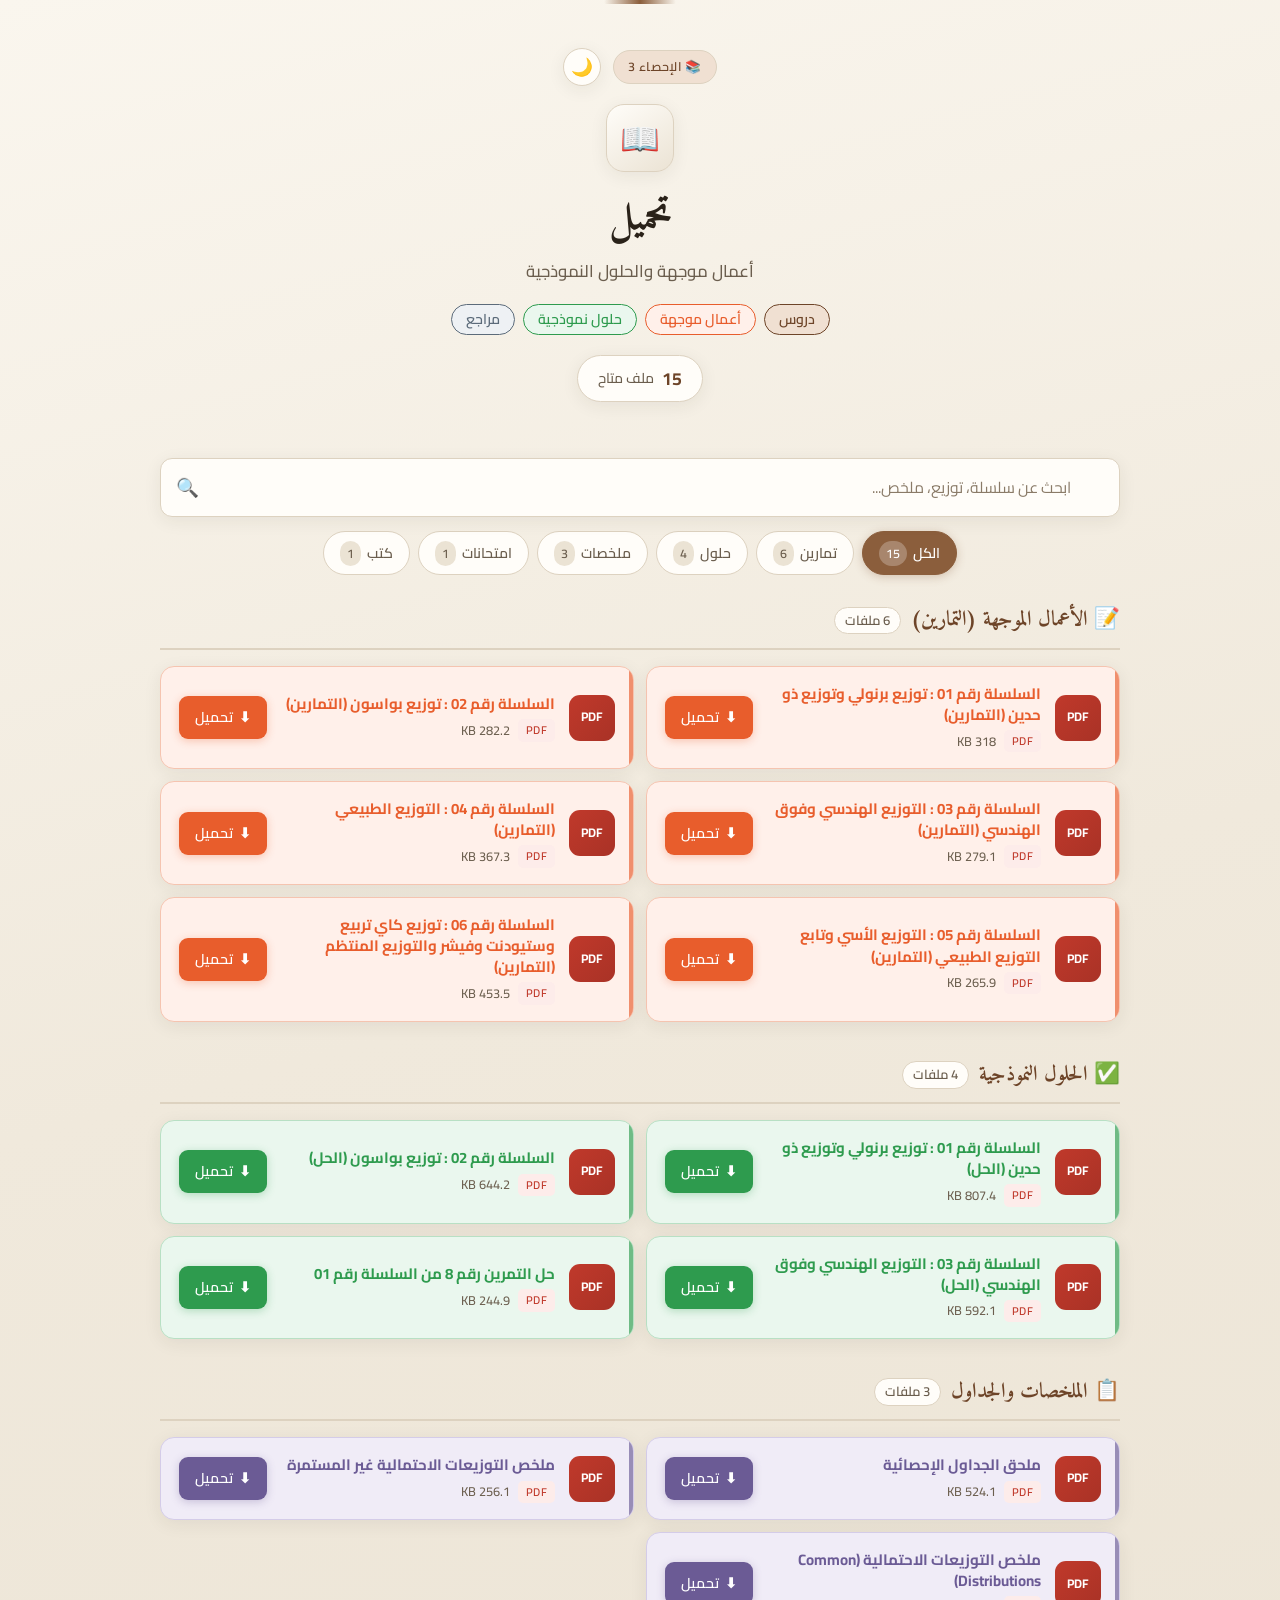
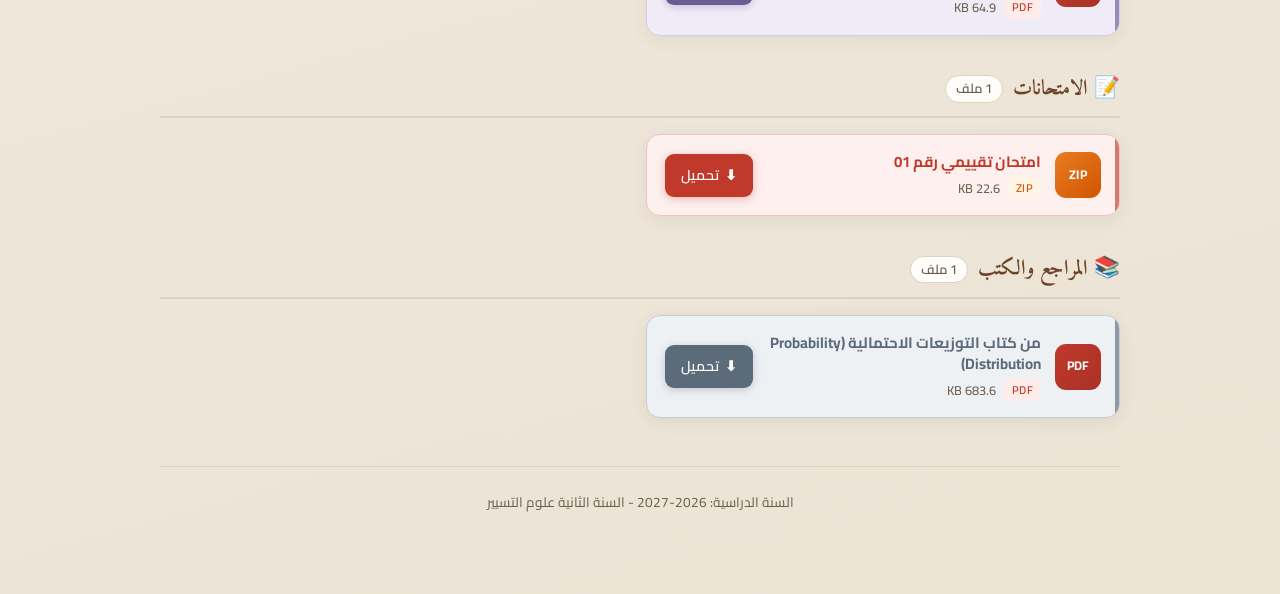
==== commit c7ae67e4: "Update index.html" ====
--- a/stat3/index.html
+++ b/stat3/index.html
@@ -634,7 +634,6 @@
 		.file-grid .file-card:nth-child(5) { animation-delay: 0.14s; }
 		.file-grid .file-card:nth-child(6) { animation-delay: 0.17s; }
 
-		/* Focus accessibility */
 		.filter-btn:focus-visible,
 		.btn-download:focus-visible,
 		.theme-toggle:focus-visible,
@@ -647,13 +646,13 @@
 <body>
 	<header class="library-header">
 		<div class="header-top">
-			<span class="library-badge">📚 قسم الإحصاء</span>
+			<span class="library-badge">📚 الإحصاء 3</span>
 			<button class="theme-toggle" id="themeToggle" title="تبديل الوضع الليلي/النهاري" aria-label="تبديل الوضع">🌙</button>
 		</div>
 
 		<div class="library-icon">📖</div>
-		<h1>الإحصاء 3</h1>
-		<p class="library-subtitle">مكتبة الأعمال الموجهة والحلول النموذجية</p>
+		<h1>تحميل</h1>
+		<p class="library-subtitle">أعمال موجهة والحلول النموذجية</p>
 
 		<div class="category-pills">
 			<span class="pill-lesson">دروس</span>
@@ -948,7 +947,7 @@
 	</main>
 
 	<footer class="library-footer">
-		السنة الدراسية: 2026-2027 · قسم الإحصاء
+		السنة الدراسية: 2026-2027 - السنة الثانية علوم التسيير
 	</footer>
 
 	<script>
